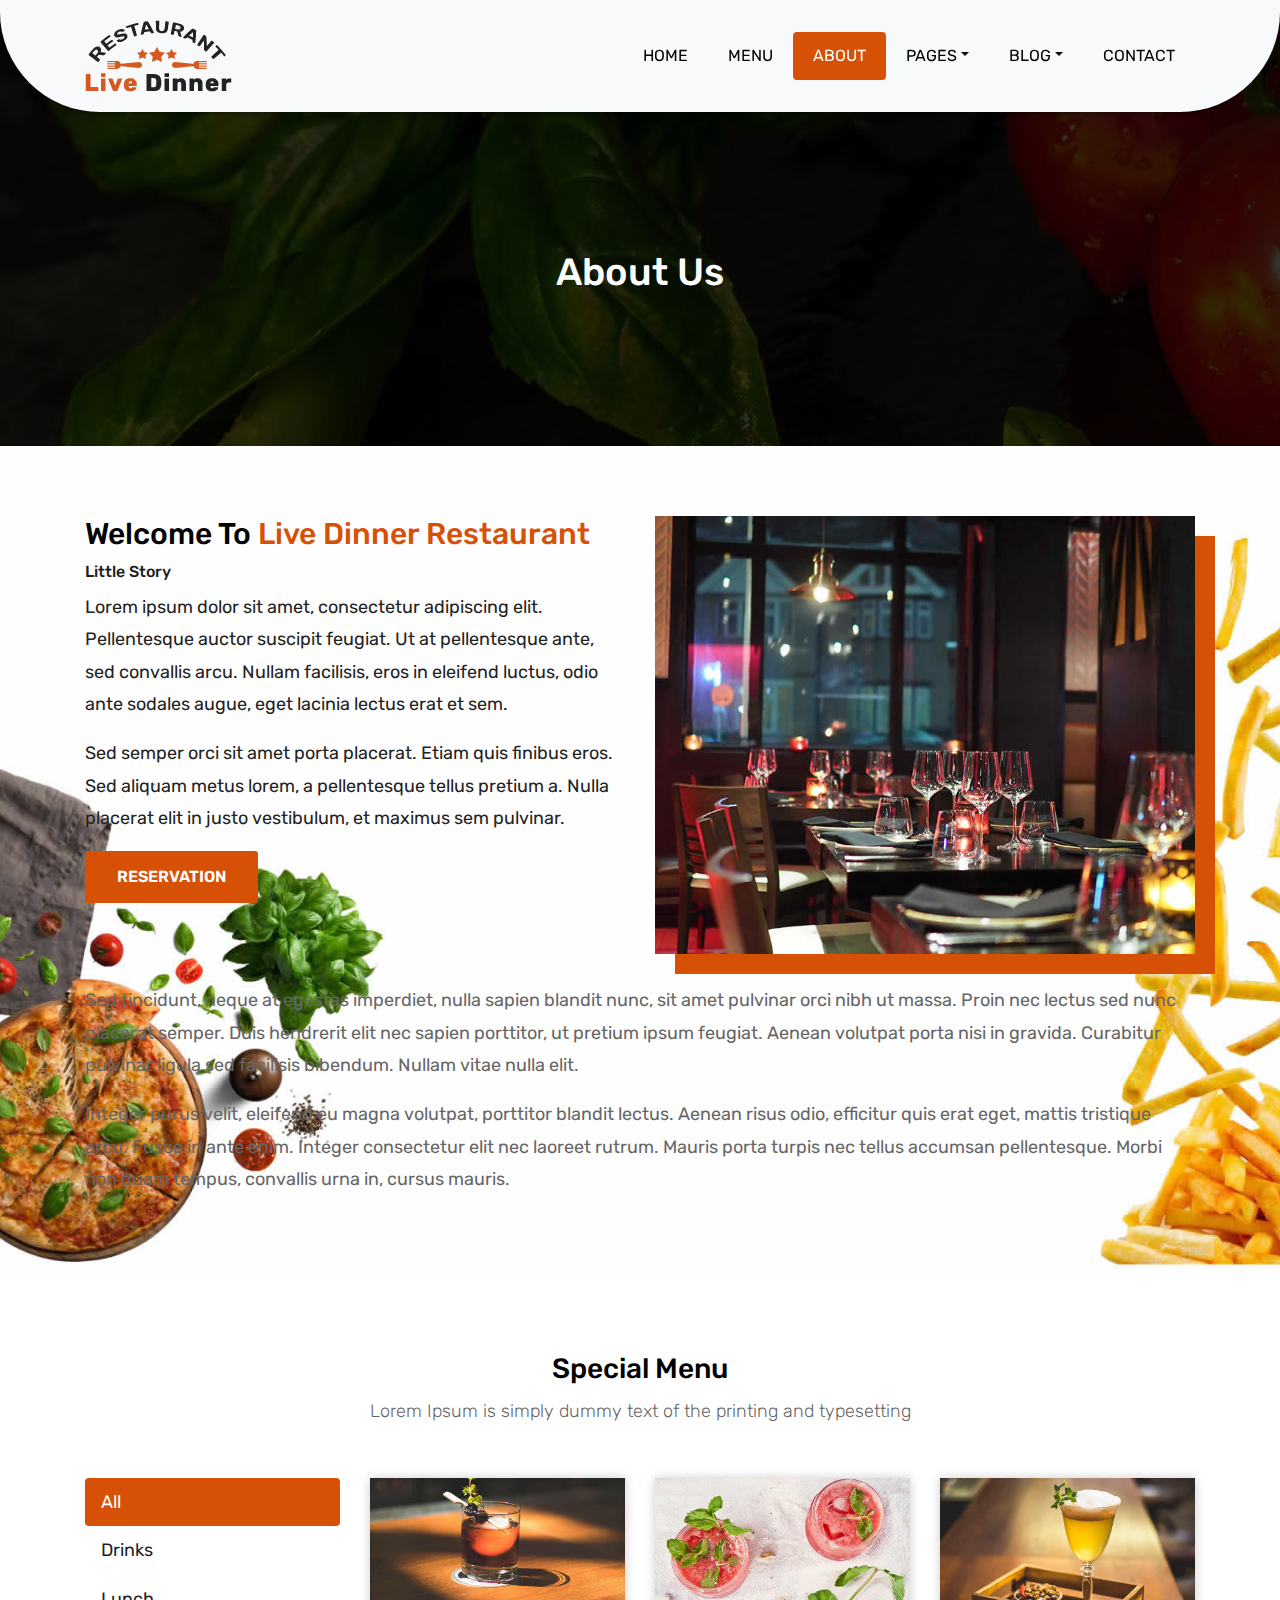
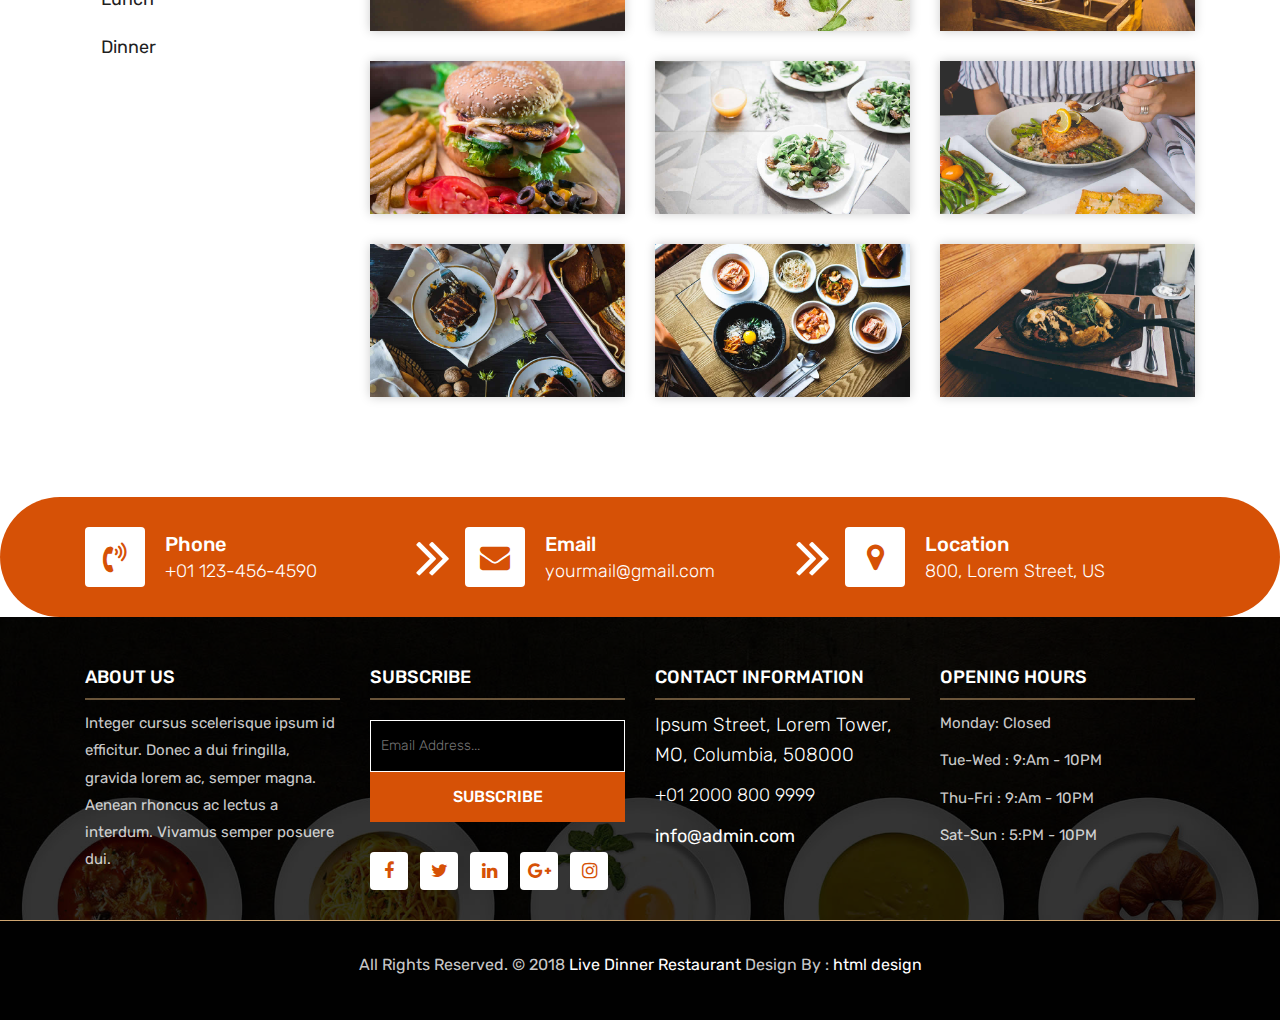
==== about.html @ 66f213bb "initial template" ====
<!DOCTYPE html>
<html lang="en"><!-- Basic -->
<head>
	<meta charset="utf-8">
    <meta http-equiv="X-UA-Compatible" content="IE=edge">   
   
    <!-- Mobile Metas -->
    <meta name="viewport" content="width=device-width, initial-scale=1">
 
     <!-- Site Metas -->
    <title>Yamifood</title>  
    <meta name="keywords" content="">
    <meta name="description" content="">
    <meta name="author" content="">

    <!-- Site Icons -->
    <link rel="shortcut icon" href="images/favicon.ico" type="image/x-icon">
    <link rel="apple-touch-icon" href="images/apple-touch-icon.png">

    <!-- Bootstrap CSS -->
    <link rel="stylesheet" href="css/bootstrap.min.css">    
	<!-- Site CSS -->
    <link rel="stylesheet" href="css/style.css">    
    <!-- Responsive CSS -->
    <link rel="stylesheet" href="css/responsive.css">
    <!-- Custom CSS -->
    <link rel="stylesheet" href="css/custom.css">

    <!--[if lt IE 9]>
      <script src="https://oss.maxcdn.com/libs/html5shiv/3.7.0/html5shiv.js"></script>
      <script src="https://oss.maxcdn.com/libs/respond.js/1.4.2/respond.min.js"></script>
    <![endif]-->

</head>

<body>
	<!-- Start header -->
	<header class="top-navbar">
		<nav class="navbar navbar-expand-lg navbar-light bg-light">
			<div class="container">
				<a class="navbar-brand" href="index.html">
					<img src="images/logo.png" alt="" />
				</a>
				<button class="navbar-toggler" type="button" data-toggle="collapse" data-target="#navbars-rs-food" aria-controls="navbars-rs-food" aria-expanded="false" aria-label="Toggle navigation">
				  <span class="navbar-toggler-icon"></span>
				</button>
				<div class="collapse navbar-collapse" id="navbars-rs-food">
					<ul class="navbar-nav ml-auto">
						<li class="nav-item"><a class="nav-link" href="index.html">Home</a></li>
						<li class="nav-item"><a class="nav-link" href="menu.html">Menu</a></li>
						<li class="nav-item active"><a class="nav-link" href="about.html">About</a></li>
						<li class="nav-item dropdown">
							<a class="nav-link dropdown-toggle" href="#" id="dropdown-a" data-toggle="dropdown">Pages</a>
							<div class="dropdown-menu" aria-labelledby="dropdown-a">
								<a class="dropdown-item" href="reservation.html">Reservation</a>
								<a class="dropdown-item" href="stuff.html">Stuff</a>
								<a class="dropdown-item" href="gallery.html">Gallery</a>
							</div>
						</li>
						<li class="nav-item dropdown">
							<a class="nav-link dropdown-toggle" href="#" id="dropdown-a" data-toggle="dropdown">Blog</a>
							<div class="dropdown-menu" aria-labelledby="dropdown-a">
								<a class="dropdown-item" href="blog.html">blog</a>
								<a class="dropdown-item" href="blog-details.html">blog Single</a>
							</div>
						</li>
						<li class="nav-item"><a class="nav-link" href="contact.html">Contact</a></li>
					</ul>
				</div>
			</div>
		</nav>
	</header>
	<!-- End header -->
	
	<!-- Start header -->
	<div class="all-page-title page-breadcrumb">
		<div class="container text-center">
			<div class="row">
				<div class="col-lg-12">
					<h1>About Us</h1>
				</div>
			</div>
		</div>
	</div>
	<!-- End header -->
	
	<!-- Start About -->
	<div class="about-section-box">
		<div class="container">
			<div class="row">
				<div class="col-lg-6 col-md-6 text-center">
					<div class="inner-column">
						<h1>Welcome To <span>Live Dinner Restaurant</span></h1>
						<h4>Little Story</h4>
						<p>Lorem ipsum dolor sit amet, consectetur adipiscing elit. Pellentesque auctor suscipit feugiat. Ut at pellentesque ante, sed convallis arcu. Nullam facilisis, eros in eleifend luctus, odio ante sodales augue, eget lacinia lectus erat et sem. </p>
						<p>Sed semper orci sit amet porta placerat. Etiam quis finibus eros. Sed aliquam metus lorem, a pellentesque tellus pretium a. Nulla placerat elit in justo vestibulum, et maximus sem pulvinar.</p>
						<a class="btn btn-lg btn-circle btn-outline-new-white" href="#">Reservation</a>
					</div>
				</div>
				<div class="col-lg-6 col-md-6">
					<img src="images/about-img.jpg" alt="" class="img-fluid">
				</div>
				<div class="col-md-12">
					<div class="inner-pt">
						<p>Sed tincidunt, neque at egestas imperdiet, nulla sapien blandit nunc, sit amet pulvinar orci nibh ut massa. Proin nec lectus sed nunc placerat semper. Duis hendrerit elit nec sapien porttitor, ut pretium ipsum feugiat. Aenean volutpat porta nisi in gravida. Curabitur pulvinar ligula sed facilisis bibendum. Nullam vitae nulla elit. </p>
						<p>Integer purus velit, eleifend eu magna volutpat, porttitor blandit lectus. Aenean risus odio, efficitur quis erat eget, mattis tristique arcu. Fusce in ante enim. Integer consectetur elit nec laoreet rutrum. Mauris porta turpis nec tellus accumsan pellentesque. Morbi non quam tempus, convallis urna in, cursus mauris. </p>
					</div>
				</div>
			</div>
		</div>
	</div>
	<!-- End About -->
	
	<!-- Start Menu -->
	<div class="menu-box">
		<div class="container">
			<div class="row">
				<div class="col-lg-12">
					<div class="heading-title text-center">
						<h2>Special Menu</h2>
						<p>Lorem Ipsum is simply dummy text of the printing and typesetting</p>
					</div>
				</div>
			</div>
				
			<div class="row inner-menu-box">
				<div class="col-3">
					<div class="nav flex-column nav-pills" id="v-pills-tab" role="tablist" aria-orientation="vertical">
						<a class="nav-link active" id="v-pills-home-tab" data-toggle="pill" href="#v-pills-home" role="tab" aria-controls="v-pills-home" aria-selected="true">All</a>
						<a class="nav-link" id="v-pills-profile-tab" data-toggle="pill" href="#v-pills-profile" role="tab" aria-controls="v-pills-profile" aria-selected="false">Drinks</a>
						<a class="nav-link" id="v-pills-messages-tab" data-toggle="pill" href="#v-pills-messages" role="tab" aria-controls="v-pills-messages" aria-selected="false">Lunch</</a>
						<a class="nav-link" id="v-pills-settings-tab" data-toggle="pill" href="#v-pills-settings" role="tab" aria-controls="v-pills-settings" aria-selected="false">Dinner</a>
					</div>
				</div>
				
				<div class="col-9">
					<div class="tab-content" id="v-pills-tabContent">
						<div class="tab-pane fade show active" id="v-pills-home" role="tabpanel" aria-labelledby="v-pills-home-tab">
							<div class="row">
								<div class="col-lg-4 col-md-6 special-grid drinks">
									<div class="gallery-single fix">
										<img src="images/img-01.jpg" class="img-fluid" alt="Image">
										<div class="why-text">
											<h4>Special Drinks 1</h4>
											<p>Sed id magna vitae eros sagittis euismod.</p>
											<h5> $7.79</h5>
										</div>
									</div>
								</div>
								
								<div class="col-lg-4 col-md-6 special-grid drinks">
									<div class="gallery-single fix">
										<img src="images/img-02.jpg" class="img-fluid" alt="Image">
										<div class="why-text">
											<h4>Special Drinks 2</h4>
											<p>Sed id magna vitae eros sagittis euismod.</p>
											<h5> $9.79</h5>
										</div>
									</div>
								</div>
								
								<div class="col-lg-4 col-md-6 special-grid drinks">
									<div class="gallery-single fix">
										<img src="images/img-03.jpg" class="img-fluid" alt="Image">
										<div class="why-text">
											<h4>Special Drinks 3</h4>
											<p>Sed id magna vitae eros sagittis euismod.</p>
											<h5> $10.79</h5>
										</div>
									</div>
								</div>
								
								<div class="col-lg-4 col-md-6 special-grid lunch">
									<div class="gallery-single fix">
										<img src="images/img-04.jpg" class="img-fluid" alt="Image">
										<div class="why-text">
											<h4>Special Lunch 1</h4>
											<p>Sed id magna vitae eros sagittis euismod.</p>
											<h5> $15.79</h5>
										</div>
									</div>
								</div>
								
								<div class="col-lg-4 col-md-6 special-grid lunch">
									<div class="gallery-single fix">
										<img src="images/img-05.jpg" class="img-fluid" alt="Image">
										<div class="why-text">
											<h4>Special Lunch 2</h4>
											<p>Sed id magna vitae eros sagittis euismod.</p>
											<h5> $18.79</h5>
										</div>
									</div>
								</div>
								
								<div class="col-lg-4 col-md-6 special-grid lunch">
									<div class="gallery-single fix">
										<img src="images/img-06.jpg" class="img-fluid" alt="Image">
										<div class="why-text">
											<h4>Special Lunch 3</h4>
											<p>Sed id magna vitae eros sagittis euismod.</p>
											<h5> $20.79</h5>
										</div>
									</div>
								</div>
								
								<div class="col-lg-4 col-md-6 special-grid dinner">
									<div class="gallery-single fix">
										<img src="images/img-07.jpg" class="img-fluid" alt="Image">
										<div class="why-text">
											<h4>Special Dinner 1</h4>
											<p>Sed id magna vitae eros sagittis euismod.</p>
											<h5> $25.79</h5>
										</div>
									</div>
								</div>
								
								<div class="col-lg-4 col-md-6 special-grid dinner">
									<div class="gallery-single fix">
										<img src="images/img-08.jpg" class="img-fluid" alt="Image">
										<div class="why-text">
											<h4>Special Dinner 2</h4>
											<p>Sed id magna vitae eros sagittis euismod.</p>
											<h5> $22.79</h5>
										</div>
									</div>
								</div>
								
								<div class="col-lg-4 col-md-6 special-grid dinner">
									<div class="gallery-single fix">
										<img src="images/img-09.jpg" class="img-fluid" alt="Image">
										<div class="why-text">
											<h4>Special Dinner 3</h4>
											<p>Sed id magna vitae eros sagittis euismod.</p>
											<h5> $24.79</h5>
										</div>
									</div>
								</div>
							</div>
							
						</div>
						<div class="tab-pane fade" id="v-pills-profile" role="tabpanel" aria-labelledby="v-pills-profile-tab">
							<div class="row">
								<div class="col-lg-4 col-md-6 special-grid drinks">
									<div class="gallery-single fix">
										<img src="images/img-01.jpg" class="img-fluid" alt="Image">
										<div class="why-text">
											<h4>Special Drinks 1</h4>
											<p>Sed id magna vitae eros sagittis euismod.</p>
											<h5> $7.79</h5>
										</div>
									</div>
								</div>
								
								<div class="col-lg-4 col-md-6 special-grid drinks">
									<div class="gallery-single fix">
										<img src="images/img-02.jpg" class="img-fluid" alt="Image">
										<div class="why-text">
											<h4>Special Drinks 2</h4>
											<p>Sed id magna vitae eros sagittis euismod.</p>
											<h5> $9.79</h5>
										</div>
									</div>
								</div>
								
								<div class="col-lg-4 col-md-6 special-grid drinks">
									<div class="gallery-single fix">
										<img src="images/img-03.jpg" class="img-fluid" alt="Image">
										<div class="why-text">
											<h4>Special Drinks 3</h4>
											<p>Sed id magna vitae eros sagittis euismod.</p>
											<h5> $10.79</h5>
										</div>
									</div>
								</div>
							</div>
							
						</div>
						<div class="tab-pane fade" id="v-pills-messages" role="tabpanel" aria-labelledby="v-pills-messages-tab">
							<div class="row">
								<div class="col-lg-4 col-md-6 special-grid lunch">
									<div class="gallery-single fix">
										<img src="images/img-04.jpg" class="img-fluid" alt="Image">
										<div class="why-text">
											<h4>Special Lunch 1</h4>
											<p>Sed id magna vitae eros sagittis euismod.</p>
											<h5> $15.79</h5>
										</div>
									</div>
								</div>
								
								<div class="col-lg-4 col-md-6 special-grid lunch">
									<div class="gallery-single fix">
										<img src="images/img-05.jpg" class="img-fluid" alt="Image">
										<div class="why-text">
											<h4>Special Lunch 2</h4>
											<p>Sed id magna vitae eros sagittis euismod.</p>
											<h5> $18.79</h5>
										</div>
									</div>
								</div>
								
								<div class="col-lg-4 col-md-6 special-grid lunch">
									<div class="gallery-single fix">
										<img src="images/img-06.jpg" class="img-fluid" alt="Image">
										<div class="why-text">
											<h4>Special Lunch 3</h4>
											<p>Sed id magna vitae eros sagittis euismod.</p>
											<h5> $20.79</h5>
										</div>
									</div>
								</div>
							</div>
						</div>
						<div class="tab-pane fade" id="v-pills-settings" role="tabpanel" aria-labelledby="v-pills-settings-tab">
							<div class="row">
								<div class="col-lg-4 col-md-6 special-grid dinner">
									<div class="gallery-single fix">
										<img src="images/img-07.jpg" class="img-fluid" alt="Image">
										<div class="why-text">
											<h4>Special Dinner 1</h4>
											<p>Sed id magna vitae eros sagittis euismod.</p>
											<h5> $25.79</h5>
										</div>
									</div>
								</div>
								
								<div class="col-lg-4 col-md-6 special-grid dinner">
									<div class="gallery-single fix">
										<img src="images/img-08.jpg" class="img-fluid" alt="Image">
										<div class="why-text">
											<h4>Special Dinner 2</h4>
											<p>Sed id magna vitae eros sagittis euismod.</p>
											<h5> $22.79</h5>
										</div>
									</div>
								</div>
								
								<div class="col-lg-4 col-md-6 special-grid dinner">
									<div class="gallery-single fix">
										<img src="images/img-09.jpg" class="img-fluid" alt="Image">
										<div class="why-text">
											<h4>Special Dinner 3</h4>
											<p>Sed id magna vitae eros sagittis euismod.</p>
											<h5> $24.79</h5>
										</div>
									</div>
								</div>
							</div>
						</div>
					</div>
				</div>
			</div>
			
		</div>
	</div>
	<!-- End Menu -->
	
	<!-- Start Contact info -->
	<div class="contact-imfo-box">
		<div class="container">
			<div class="row">
				<div class="col-md-4 arrow-right">
					<i class="fa fa-volume-control-phone"></i>
					<div class="overflow-hidden">
						<h4>Phone</h4>
						<p class="lead">
							+01 123-456-4590
						</p>
					</div>
				</div>
				<div class="col-md-4 arrow-right">
					<i class="fa fa-envelope"></i>
					<div class="overflow-hidden">
						<h4>Email</h4>
						<p class="lead">
							yourmail@gmail.com
						</p>
					</div>
				</div>
				<div class="col-md-4">
					<i class="fa fa-map-marker"></i>
					<div class="overflow-hidden">
						<h4>Location</h4>
						<p class="lead">
							800, Lorem Street, US
						</p>
					</div>
				</div>
			</div>
		</div>
	</div>
	<!-- End Contact info -->
	
	<!-- Start Footer -->
	<footer class="footer-area bg-f">
		<div class="container">
			<div class="row">
				<div class="col-lg-3 col-md-6">
					<h3>About Us</h3>
					<p>Integer cursus scelerisque ipsum id efficitur. Donec a dui fringilla, gravida lorem ac, semper magna. Aenean rhoncus ac lectus a interdum. Vivamus semper posuere dui.</p>
				</div>
				<div class="col-lg-3 col-md-6">
					<h3>Subscribe</h3>
					<div class="subscribe_form">
						<form class="subscribe_form">
							<input name="EMAIL" id="subs-email" class="form_input" placeholder="Email Address..." type="email">
							<button type="submit" class="submit">SUBSCRIBE</button>
							<div class="clearfix"></div>
						</form>
					</div>
					<ul class="list-inline f-social">
						<li class="list-inline-item"><a href="#"><i class="fa fa-facebook" aria-hidden="true"></i></a></li>
						<li class="list-inline-item"><a href="#"><i class="fa fa-twitter" aria-hidden="true"></i></a></li>
						<li class="list-inline-item"><a href="#"><i class="fa fa-linkedin" aria-hidden="true"></i></a></li>
						<li class="list-inline-item"><a href="#"><i class="fa fa-google-plus" aria-hidden="true"></i></a></li>
						<li class="list-inline-item"><a href="#"><i class="fa fa-instagram" aria-hidden="true"></i></a></li>
					</ul>
				</div>
				<div class="col-lg-3 col-md-6">
					<h3>Contact information</h3>
					<p class="lead">Ipsum Street, Lorem Tower, MO, Columbia, 508000</p>
					<p class="lead"><a href="#">+01 2000 800 9999</a></p>
					<p><a href="#"> info@admin.com</a></p>
				</div>
				<div class="col-lg-3 col-md-6">
					<h3>Opening hours</h3>
					<p><span class="text-color">Monday: </span>Closed</p>
					<p><span class="text-color">Tue-Wed :</span> 9:Am - 10PM</p>
					<p><span class="text-color">Thu-Fri :</span> 9:Am - 10PM</p>
					<p><span class="text-color">Sat-Sun :</span> 5:PM - 10PM</p>
				</div>
			</div>
		</div>
		
		<div class="copyright">
			<div class="container">
				<div class="row">
					<div class="col-lg-12">
						<p class="company-name">All Rights Reserved. &copy; 2018 <a href="#">Live Dinner Restaurant</a> Design By : 
					<a href="https://html.design/">html design</a></p>
					</div>
				</div>
			</div>
		</div>
		
	</footer>
	<!-- End Footer -->
	
	<a href="#" id="back-to-top" title="Back to top" style="display: none;"><i class="fa fa-paper-plane-o" aria-hidden="true"></i></a>

	<!-- ALL JS FILES -->
	<script src="js/jquery-3.2.1.min.js"></script>
	<script src="js/popper.min.js"></script>
	<script src="js/bootstrap.min.js"></script>
    <!-- ALL PLUGINS -->
	<script src="js/jquery.superslides.min.js"></script>
	<script src="js/images-loded.min.js"></script>
	<script src="js/isotope.min.js"></script>
	<script src="js/baguetteBox.min.js"></script>
	<script src="js/form-validator.min.js"></script>
    <script src="js/contact-form-script.js"></script>
    <script src="js/custom.js"></script>
</body>
</html>
---- css/style.css ----
/*------------------------------------------------------------------
    IMPORT FONTS
-------------------------------------------------------------------*/

@import url('https://fonts.googleapis.com/css?family=Rubik:300,400,500,700,900');

/*------------------------------------------------------------------
    IMPORT FILES
-------------------------------------------------------------------*/

@import url(animate.css);
@import url(font-awesome.min.css);
@import url(superslides.css);
@import url(baguetteBox.min.css);

/*------------------------------------------------------------------
    SKELETON
-------------------------------------------------------------------*/

body {
    color: #666666;
    font-size: 15px;
    font-family: 'Rubik', sans-serif;
    line-height: 1.80857;
}


a {
    color: #1f1f1f;
    text-decoration: none !important;
    outline: none !important;
    -webkit-transition: all .3s ease-in-out;
    -moz-transition: all .3s ease-in-out;
    -ms-transition: all .3s ease-in-out;
    -o-transition: all .3s ease-in-out;
    transition: all .3s ease-in-out;
}

h1,
h2,
h3,
h4,
h5,
h6 {
    letter-spacing: 0;
    font-weight: normal;
    position: relative;
    padding: 0 0 10px 0;
    font-weight: normal;
    line-height: 120% !important;
    color: #1f1f1f;
    margin: 0
}

h1 {
    font-size: 24px
}

h2 {
    font-size: 22px
}

h3 {
    font-size: 18px
}

h4 {
    font-size: 16px
}

h5 {
    font-size: 14px
}

h6 {
    font-size: 13px
}

h1 a,
h2 a,
h3 a,
h4 a,
h5 a,
h6 a {
    color: #212121;
    text-decoration: none!important;
    opacity: 1
}

h1 a:hover,
h2 a:hover,
h3 a:hover,
h4 a:hover,
h5 a:hover,
h6 a:hover {
    opacity: .8
}

a {
    color: #1f1f1f;
    text-decoration: none;
    outline: none;
}

a,
.btn {
    text-decoration: none !important;
    outline: none !important;
    -webkit-transition: all .3s ease-in-out;
    -moz-transition: all .3s ease-in-out;
    -ms-transition: all .3s ease-in-out;
    -o-transition: all .3s ease-in-out;
    transition: all .3s ease-in-out;
}

.btn-custom {
    margin-top: 20px;
    background-color: transparent !important;
    border: 2px solid #ddd;
    padding: 12px 40px;
    font-size: 16px;
}

.lead {
    font-size: 18px;
    line-height: 30px;
    color: #767676;
    margin: 0;
    padding: 0;
}

blockquote {
    margin: 20px 0 20px;
    padding: 30px;
}

ul, li, ol{
	list-style: none;
	margin: 0px;
	padding: 0px;
}
button:focus{
	outline: none;
}

.form-control::-moz-placeholder {
    color: #2a2a2a;
    opacity: 1;
}

/*------------------------------------------------------------------
    LOADER 
-------------------------------------------------------------------*/


/*------------------------------------------------------------------
    HEADER
-------------------------------------------------------------------*/
.top-navbar{
	position: relative;
	z-index: 10;
}

.top-navbar .navbar{
	padding: 15px 0px;
	position: fixed;
	width: 100%;
	border-radius: 0px 0px 100px 100px;
	transition: height .3s ease-out, background .3s ease-out, box-shadow .3s ease-out;
	-webkit-transform: translate3d(0, 0, 0);
	transform: translate3d(0, 0, 0);
	-webkit-box-shadow: 0 8px 6px -6px rgba(0, 0, 0, 0.4);
	box-shadow: 0 8px 6px -6px rgba(0, 0, 0, 0.4);
	z-index: 100;
}

.top-navbar .navbar-light .navbar-nav .nav-link{
	color: #010101;
	font-size: 16px;
	padding: 10px 20px;
	border-radius: 4px;
	text-transform: uppercase;
}

.top-navbar .navbar-light .navbar-nav .nav-item .nav-link:hover{
	background: #d65106;
	color: #ffffff;
}
.top-navbar .navbar-light .navbar-nav .nav-item.active .nav-link{
	background: #d65106;
	color: #ffffff;
	border-radius: 4px;
}

.navbar-expand-lg .navbar-nav .dropdown-menu{
	border: none;
	border-radius: 0px;
	padding: 10px;
	box-shadow: 2px 5px 6px rgba(0,0,0,0.5);
}
.navbar-expand-lg .navbar-nav .dropdown-menu a{
	padding: 10px 10px;
	text-transform: uppercase;
}

.navbar-expand-lg .navbar-nav .dropdown-menu a.dropdown-item:hover{
	background: #d65106;
	color: #ffffff;
}
.navbar-light .navbar-toggler:hover{
	background: #d65106;
}

/*------------------------------------------------------------------
    Slider
-------------------------------------------------------------------*/

.cover-slides{
	height: 100vh;
}
.slides-navigation a {
	background: #d65106;
    position: absolute;
    height: 50px;
    width: 50px;
    top: 50%;
    font-size: 20px;
    display: block;
    color: #fff;
	border-radius: 4px;
	line-height: 63px;
	text-align: center;
    transition: all .3s ease-in-out;
}
.slides-navigation a i{
	font-size: 40px;
}
.slides-navigation a:hover {
	background: #010101;
}
.cover-slides .container{
	height: 100%;
	position: relative;
	z-index: 2;
}
.cover-slides .container > .row {
	-webkit-box-align: center;
	-ms-flex-align: center;
	align-items: center;
}
.cover-slides .container > .row {
    height: 100%;
}

.btn{
	text-transform: uppercase;
	padding: 19px 36px;
}
.btn{
	display: inline-block;
	font-weight: 600;
	text-align: center;
	white-space: nowrap;
	vertical-align: middle;
	-webkit-user-select: none;
	-moz-user-select: none;
	-ms-user-select: none;
	user-select: none;
	border: 2px solid transparent;
	padding: 12px 30px;
	font-size: 16px;
	line-height: 1.5;
	border-radius: .1875rem;
	transition: color .15s ease-in-out, background-color .15s ease-in-out, border-color .15s ease-in-out, box-shadow .15s ease-in-out;
}
.btn-outline-new-white {
    color: #fff;
    background-color: #d65106;
    background-image: none;
    border-color: #d65106;
}
.btn-outline-new-white:hover {
    color: #ffffff;
    background-color: #333333;
    border-color: #333333;
}

.overlay-background {
    background: #333;
    position: absolute;
    height: 100%;
    width: 100%;
    left: 0;
    top: 0;
	opacity: 0.5;
}

.cover-slides h1{
	font-family: 'Rubik', sans-serif;
	font-weight: 500;
	font-size: 64px;
	color: #fff;
}
.cover-slides p{
	font-size: 18px;
	color: #fff;
}
.slides-pagination a{
	border: 2px solid #ffffff;
}
.slides-pagination a.current{
	background: #d65106;
	border: 2px solid #d65106;
}

/*------------------------------------------------------------------
    About
-------------------------------------------------------------------*/

.about-section-box{
	padding: 70px 0px;
	background: #ffffff url(../images/about-bg.jpg) no-repeat bottom center;
	background-size: cover;
}
.about-section-box .img-fluid{
	box-shadow: 20px 20px 0px #d65106;
}
.inner-column{
	text-align: left;
}
.inner-column h1{
	font-family: 'Rubik', sans-serif;
	font-size: 30px;
	color: #010101;
	font-weight: 500;
}
.inner-column h1 span{
	color: #d65106;
}
.inner-column h4{
	font-size: 16px;
	font-weight: 500;
}
.inner-column p{
	font-size: 18px;
	color: #222222;
}
.inner-column .btn-outline-new-white{
	color: #fff;
}
.inner-column .btn-outline-new-white:hover{
	color: #ffffff;
}

/*------------------------------------------------------------------
    QT
-------------------------------------------------------------------*/


.qt-background{
	background: url(../images/qt-bg.jpg) no-repeat;
	background-size: cover;
	padding: 100px 0;
	background-attachment: fixed;
	background-position: center center;
	position: relative;
}
.qt-background p {
    font-size: 35px;
    font-weight: 300;
    line-height: 44px;
    color: #fff;
	font-family: 'Rubik', sans-serif;
	margin-bottom: 20px;
}

.qt-background span {
    color: #fff;
    font-size: 28px;  
	font-weight: 600;	
}

/*------------------------------------------------------------------
    Menu
-------------------------------------------------------------------*/

.menu-box{
	padding: 70px 0px;
}

.heading-title{
	margin-bottom: 50px;
}
.heading-title h2{
	color: #010101;
	font-size: 28px;
	font-family: 'Rubik', sans-serif;
	font-weight: 500;
}
.heading-title p{
	font-size: 18px;
	font-weight: 200;
	margin: 0px;
}

.inner-menu-box{}
.inner-menu-box .nav-pills .nav-link.active{
	background: #d65106;
}
.inner-menu-box .nav-pills .nav-link{
	font-size: 18px;
}
.inner-menu-box .nav-pills .nav-link:hover{
	background: #d65106;
	color: #ffffff;
}

.gallery-single{
	margin-bottom: 30px;
}

.gallery-single {
    position: relative;
    overflow: hidden;
    -webkit-box-shadow: 0 0 10px #ccc;
    box-shadow: 0 0 10px #ccc;
}

.why-text {
    position: absolute;
    left: 0;
    bottom: -100%;
    right: 0;
    height: 100%;
    background: rgba(207, 166, 113, 0.9);
    padding: 12px 12px;
    -webkit-transition: all .3s ease;
    transition: all .3s ease;
}
.why-text h4{
	color: #ffffff;
	font-size: 16px;
	font-weight: 500;
	font-family: 'Rubik', sans-serif;
}
.why-text p{
	color: #ffffff;
	font-size: 13px;
	border-bottom: 1px dashed #010101;
	margin: 0px;
	padding-bottom: 15px;
	margin-top: 0px;
	margin-bottom: 15px;
}
.why-text h5{
	font-size: 18px;
	font-weight: 600;
	color: #ffffff;
}

.gallery-single:hover .why-text{
	bottom: 0px;
}


/*------------------------------------------------------------------
    Gallery
-------------------------------------------------------------------*/

.gallery-box{
	padding: 70px 0px;
}
.tz-gallery{
	margin-top: 30px;
}
.tz-gallery .lightbox img {
    width: 100%;
    transition: 0.2s ease-in-out;
    box-shadow: 0 2px 3px rgba(0,0,0,0.2);
}
.tz-gallery .lightbox img:hover {
    transform: scale(1.05);
    box-shadow: 0 8px 15px rgba(0,0,0,0.3);
}
.tz-gallery .lightbox{
	border: 3px solid #d65106;
	display: inline-block;
	margin-bottom: 30px;
}


/*------------------------------------------------------------------
    Customer Reviews
-------------------------------------------------------------------*/

.customer-reviews-box{
	padding: 70px 0px;
}

.carousel-inner .carousel-item .img-box{
	width: 135px;
	height: 135px;
}
.carousel-control-prev{
	left: -100px;
}
.carousel-control-next{
	right: -100px;
}
.carousel-indicators{
	top: 320px;
}

.text-warning{
	color: #d65106 !important;
	font-size: 24px;
}

@media (min-width: 320px) and (max-width: 640px) {
	.carousel-inner .carousel-item p{
		font-size: 14px;
	}
	.carousel-control-prev{
		left: -5px;
	}
	.carousel-control-next{
		right: -5px;
	}
 	.carousel-indicators{
		top: 400px;
	}
}

#reviews .carousel-control-prev{
	background: #d65106;
	color: #ffffff;
	display: block;
	position: absolute;
	width: 8%;
	height: 50px;
	top: 50%;
	border-radius: 4px;
	font-size: 28px;
	opacity: 1;
}
#reviews .carousel-control-prev:hover{
	background: #010101;
	color: #ffffff;
}

#reviews .carousel-control-next{
	background: #d65106;
	color: #ffffff;
	display: block;
	position: absolute;
	width: 8%;
	height: 50px;
	top: 50%;
	border-radius: 4px;
	font-size: 28px;
	opacity: 1;
}
#reviews .carousel-control-next:hover{
	background: #010101;
	color: #ffffff;
}


/*------------------------------------------------------------------
    Contact info
-------------------------------------------------------------------*/

.contact-imfo-box{
	background: #d65106;
	padding: 30px 0;
	border-radius: 100px;
}

.overflow-hidden {
    overflow: hidden;
}

.contact-imfo-box i{
	display: block;
	float: left;
	width: 60px;
	height: 60px;
	line-height: 60px;
	text-align: center;
	background: #fff;
	color: #d65106;
	font-size: 30px;
	-webkit-border-radius: 4px;
	-moz-border-radius: 4px;
	-ms-border-radius: 4px;
	border-radius: 4px;
	margin-right: 20px;
}
.contact-imfo-box h4 {
    margin: 0px;
    margin-top: 5px;
	color: #ffffff;
	font-size: 20px;
	padding: 0px;
	font-weight: 500;
	line-height: 24px;
}
.contact-imfo-box p {
    margin: 0px;
	color: #ffffff;
	font-weight: 300;
}

/*------------------------------------------------------------------
    Footer
-------------------------------------------------------------------*/

.footer-area{
	padding-top: 50px;
	padding-bottom: 0px;
}
.bg-f{
	background-image: url("../images/footer-bg.jpg");
	background-attachment: scroll;
	background-clip: initial;
	background-color: rgba(0, 0, 0, 0);
	background-origin: initial;
	background-position: center center;
	background-repeat: no-repeat;
	background-size: cover;
	position: relative;
}
.bg-f::before {
    background: #010101;
    content: "";
    height: 100%;
    left: 0;
    position: absolute;
    top: 0;
    width: 100%;
    z-index: 1;
	opacity: 0.8;
}

.footer-area .container{
	position: relative;
	z-index: 1;
}
.footer-area h3{
	color: #ffffff;
	text-transform: uppercase;
	font-size: 18px;
	font-weight: 500;
	border-bottom: 2px solid rgba(207, 166, 113, 0.5);
	margin-bottom: 10px;
}
.footer-area p{
	font-size: 15px;
	color: rgba(255, 255, 255, 0.8);
	margin: 0;
	padding-bottom: 10px;
}

.arrow-right{
	position: relative;
}
.arrow-right::before {
    content: "\f101";
	font-family: 'FontAwesome';	
	position: absolute;
	right: 0px;
	top: 0;
	color: #fff;
	font-size: 60px;
	line-height: 60px;
}


.footer-area p.lead{
	font-size: 19px;
	color: #ffffff;
	margin-bottom: 0px;
}
.footer-area p.lead a{
	color: #ffffff;
	margin-bottom: 15px;
}
.footer-area p.lead a:hover{
	color: #d65106;
}
.footer-area p a{
	font-size: 18px;
	color: #ffffff;
}
.footer-area p a:hover{
	color: #d65106;
}

.subscribe_form {
    display: block;
    text-align: center;
    padding: 5px 0;
}

.subscribe_form .form_input {
    display: block;
    background-color: rgba(0,0,0,0.9);
	border: 1px solid #ffffff;
    color: #fff;
    font-size: 14px;
    line-height: 50px;
    padding: 0 10px;
    float: left;
	font-weight: 300;
    width: 100%;
    transition: all 0.5s ease-in-out;
}

.subscribe_form .submit {
    background-color: #d65106;
    color: #fff;
    font-size: 16px;
    font-weight: 500;
    line-height: 50px;
    display: inline-block;
    padding: 0 10px;
    float: left;
    width: 100%;
	border: none;
	cursor: pointer;
    transition: all 0.5s ease-in-out;
}
.subscribe_form .submit:hover{
	background: #010101;
}

.f-social {
    padding-bottom: 10px;
    margin: 0px;
    margin-top: 20px;
}
.f-social li a {
    font-size: 18px;
    color: rgba(214, 81, 6);
	width: 38px;
	height: 38px;
	display: block;
	text-align: center;
	line-height: 38px;
	background: #ffffff;
	border-radius: 4px;
}

.copyright{
	margin-top: 20px;
	position: relative;
	display: block;
	background-color: #010101;
	border-top: 1px solid rgba(207, 166, 113);
	padding: 30px 0;
	z-index: 1;
}

.copyright .company-name{
	font-size: 16px;
	text-align: center;
}
.copyright .company-name a{
	font-size: 16px;
}

/*------------------------------------------------------------------
    All Pages
-------------------------------------------------------------------*/

.page-breadcrumb {
    padding: 250px 0 150px;
    background: url(../images/all-bg.jpg) no-repeat;
    background-attachment: fixed;
    background-size: cover;
    background-position: 0 0;
    position: relative;
}
.all-page-title .container{
	position: relative;
	z-index: 2;
}
.all-page-title::before{
	background: #010101;
	content: "";
	height: 100%;
	left: 0;
	position: absolute;
	top: 0;
	width: 100%;
	z-index: 1;
	opacity: 0.8;	
}
.all-page-title h1{
	font-size: 38px;
	color: #ffffff;
	font-family: 'Rubik', sans-serif;
	padding: 0px;
	font-weight: 500;
}

.inner-pt{
	margin-top: 30px;
}
.inner-pt p{
	font-size: 18px;
}

.stuff-box{
	padding: 70px 0px;
}


.our-team{
    text-align: center;
    transition: all 0.5s ease 0s;
	margin-bottom: 30px;
}
.our-team:hover{
    box-shadow: 0 15px 10px -10px rgba(0, 0, 0, 0.5), 0 1px 4px rgba(0, 0, 0, 0.3), 0 0 40px rgba(0, 0, 0, 0.1) inset;
}
.our-team .pic{
    overflow: hidden;
    position: relative;
}
.our-team .pic:before,
.our-team .pic:after{
    content: "";
    width: 200%;
    height: 80%;
    background: rgba(38,37,37,0.8);
    position: absolute;
    top: -100%;
    left: -4%;
    transform: rotate(45deg);
    transition: all 0.5s ease 0s;
}
.our-team .pic:after{
    background: rgba(214,81,6,0.8);
    top: auto;
    left: auto;
    bottom: -100%;
    right: -4%;
}
.our-team:hover .pic:before{ top: 0; }
.our-team:hover .pic:after{ bottom: 0; }
.our-team .pic img{
    width: 100%;
    height: auto;
}
.our-team .social{
    width: 100%;
    padding: 0;
    margin: 0;
    list-style: none;
    position: absolute;
    bottom: 45%;
    left: 0;
    opacity: 0;
    z-index: 2;
    transition: all 0.5s ease 0.3s;
}
.our-team:hover .social{ opacity: 1; }
.our-team .social li{ display: inline-block; }
.our-team .social li a{
    display: block;
    width: 40px;
    height: 40px;
    line-height: 40px;
    font-size: 20px;
    color: #fff;
    margin-right: 10px;
    position: relative;
    transition: all 0.3s ease 0s;
}
.our-team .social li a:after{
    content: "";
    width: 100%;
    height: 100%;
    background: #d65106;
    border-radius: 0 20px 20px 20px;
    position: absolute;
    top: 0;
    left: 0;
    z-index: -1;
    transition: all 0.3s ease 0s;
}
.our-team .social li a:hover:after{ transform: rotate(180deg); }
.our-team .team-content{ padding: 20px; }
.our-team .title{
    font-size: 22px;
    font-weight: 700;
    letter-spacing: 2px;
    color: #d65106;
    text-transform: uppercase;
    margin-bottom: 7px;
}
.our-team .post{
    display: block;
    font-size: 17px;
    font-weight: 600;
    color: #333333;
    text-transform: capitalize;
}
@media only screen and (max-width: 990px){
    .our-team{ margin-bottom: 30px; }
}


.reservation-box{
	padding: 70px 0px;
}

.reservation-box h3{
	padding: 0px 15px;
	margin-bottom: 20px;
	font-weight: 600;
}

.help-block ul li{
	color: red;
}

.form-control[readonly]{
	background-color: #ffffff;
}

.form-control{
	border-radius: 0px;
	min-height: 50px;
}
.form-control:focus{
	border: 1px solid #d65106;
	box-shadow: none;
}

.form-group .picker__input.picker__input--active{
	border-color: #d65106;
}

.submit-button{
	margin-top: 20px;
}
.btn.btn-common{
	color: #d65106;
	background-color: transparent;
	background-image: none;
	border-color: #d65106;
}
.btn.btn-common:hover{
	color: #ffffff;
	background-color: #333333;
	border-color: #333333;
}
.blog-box{
	padding: 70px 0px;
}
.blog-box-inner{
	position: relative;
	margin-bottom: 30px;
}

.blog-box-inner .blog-img-box{
	position: relative;
	display: block;
}

.blog-box-inner .blog-detail{
	position: absolute;
	top: 0;
	background: #fff;
	padding: 30px 25px;
	border: 1px solid #ddd;
	transition-duration: .5s;
	height: 100%;
}

.blog-detail h4 {
    font-size: 18px;
    font-weight: 500;
    color: #222222;
}

.blog-detail ul li {
    display: inline-block;
    padding: 0px 5px;
}
.blog-detail ul li span{
	color: #d65106;
	cursor: pointer;
}
.blog-detail ul li span:hover{
	color: #010101;
}

.blog-detail ul li:first-child {
    padding-left: 0px;
}

.blog-detail p {
    padding: 10px 0px 0 0;
	margin: 0px;
	font-size: 13px;
}

.blog-detail a{
	color: #ffffff;
	margin-top: 20px;
}

.blog-box-inner .blog-detail:hover{
	background: rgba(255, 255, 255, .9);
}

.blog-inner-box {
    position: relative;
    margin: 0px 10px;
    margin-bottom: 30px;
}
.side-blog-img {
    box-shadow: 15px 15px 0px 0px rgba(214, 81, 6, 0.4);
    -webkit-transition: all 1s ease 0.01s;
    transition: all 1s ease 0.01s;
    position: relative;
}

.date-blog-up {
    position: absolute;
    right: 0px;
    top: 0px;
    background: #d65106;
    font-size: 18px;
    color: #ffffff;
    padding: 5px 15px 5px 5px;
}
.inner-blog-detail {
    background: #ffffff;
    position: relative;
    padding: 30px 20px;
}

.inner-blog-detail h3 {
    font-size: 20px;
    font-weight: 500;
    padding-bottom: 15px;
}
.inner-blog-detail ul li {
    display: inline-block;
    padding: 0px 5px;
    color: #222222;
}
.inner-blog-detail ul li span {
    color: #d65106;
}
.inner-blog-detail p {
    padding: 10px 0px;
}
.details-page blockquote {
    border-left: 5px solid #d65106;
}
.details-page blockquote {
    padding: 20px;
}
blockquote {
    margin: 20px 0 20px;
    padding: 30px;
}
.blog-inner-details-line {
    margin: 20px 0px;
    clear: both;
    float: left;
    width: 100%;
}
.line-left-social h5 {
    font-size: 18px;
    font-weight: 600;
    padding-bottom: 15px;
}
.line-left-social ul li {
    display: inline-block;
    margin-bottom: 5px;
}
.line-right-social ul li {
    display: inline-block;
}
.line-right-social ul li a {
    display: block;
    padding: 5px;
    background: #f5f5f5;
    border-radius: 6px;
    font-weight: 500;
    width: 35px;
    height: 35px;
    text-align: center;
    line-height: 25px;
    font-size: 15px;
}
.line-left-social ul li a {
    display: block;
    padding: 5px 10px;
    background: #f5f5f5;
    border-radius: 6px;
    font-weight: 400;
    font-size: 12px;
}
.line-left-social ul li a:hover {
    background: #d65106;
    color: #ffffff;
}
.line-right-social ul li a:hover {
    background: #d65106;
    color: #ffffff;
}
.line-right-social h5 {
    font-size: 18px;
    font-weight: 600;
    padding-bottom: 15px;
}
.blog-comment-box {
    clear: both;
    margin: 20px 0px;
    float: left;
    width: 100%;
}
.blog-comment-box h3 {
    font-size: 18px;
    font-weight: 600;
    padding-bottom: 20px;
}
.comment-item {
    margin-bottom: 30px;
}
.comment-item-left {
    float: left;
    width: 90px;
    height: 90px;
}
.comment-item-left img {
    width: 100%;
    border-radius: 20px;
}
.comment-item-right {
    padding-left: 110px;
}
.comment-item-right a {
    font-size: 16px;
    font-weight: 500;
}
.des-l {
    display: inline-block;
    width: 100%;
}
.des-l p {
    font-size: 13px;
}
.comment-item-right a {
    font-size: 16px;
    font-weight: 500;
}
.right-btn-re {
    float: right;
    font-style: italic;
    text-align: right;
    font-size: 16px;
    padding: 5px 10px;
    background: #f5f5f5;
    border-radius: 6px;
}
.right-btn-re:hover {
    background: #d65106;
    color: #ffffff !important;
}
.comment-respond-box {
    clear: both;
}
.blog-comment-box .children {
    margin-left: 70px;
}
.comment-item {
    margin-bottom: 30px;
}
.comment-item-right i {
    padding-right: 10px;
}

.comment-form-respond input {
    min-height: 38px;
    border: 1px solid #010101;
    border-radius: 0px;
    padding: 10px;
}
.comment-form-respond textarea {
    border: 1px solid #010101;
    border-radius: 0px;
    padding: 10px;
    min-height: 110px;
}

.btn-submit{
	color: #d65106;
	background-color: transparent;
	background-image: none;
	border-color: #d65106;
}
.btn-submit:hover{
	color: #ffffff;
	background-color: #333333;
	border-color: #333333;
}

.right-side-blog h3 {
    font-weight: 600;
    font-size: 18px;
    padding-bottom: 20px;
}
.blog-search-form {
    position: relative;
    border-bottom: 1px solid #010101;
    padding-bottom: 30px;
    margin-bottom: 20px;
}
.blog-search-form input {
    width: 100%;
    min-height: 40px;
    border: 1px solid rgba(214, 81, 6, 0.4);
    padding: 5px 40px 5px 10px;
    font-size: 15px;
    color: #222222;
}
.blog-search-form .search-btn {
    position: absolute;
    right: 0px;
    background: none;
    border: none;
    font-size: 20px;
    min-height: 40px;
    padding: 0px 15px;
}

.right-side-blog h3 {
    font-weight: 500;
    font-size: 18px;
    padding-bottom: 20px;
}
.blog-categories {
    padding-bottom: 30px;
    margin-bottom: 20px;
}
.blog-categories ul li {
    line-height: 14px;
    padding: 10px 0px;
    border-top: 1px solid #f5f5f5;
}
.blog-categories ul li a {
    display: inline-block;
    text-transform: capitalize;
    width: 100%;
}
.blog-categories ul li a:hover{
	color: #d65106;
}
.recent-box-blog {
    margin-bottom: 20px;
	display: inline-block;
}
.recent-img {
    float: left;
    position: relative;
}
.recent-img::before {
    position: absolute;
    content: '';
    z-index: 2;
    top: 0;
    left: 0;
    width: 100%;
    height: 100%;
    background-color: #d65106;
    opacity: 0.4;
    transform: scale(0);
    -webkit-transform: scale(0);
    -moz-transform: scale(0);
    -ms-transform: scale(0);
    -o-transform: scale(0);
    transition: all 0.5s ease;
    -webkit-transition: all 0.5s ease;
    -moz-transition: all 0.5s ease;
    -o-transition: all 0.5s ease;
}
.recent-box-blog:hover .recent-img::before {
    transform: scale(1);
    -webkit-transform: scale(1);
    -moz-transform: scale(1);
    -ms-transform: scale(1);
    -o-transform: scale(1);
}
.recent-info {
    display: table-cell;
    vertical-align: top;
    padding-left: 15px;
}
.recent-info ul li {
    display: inline-block;
    font-size: 11px;
    padding: 0px;
    color: #222222;
}
.recent-info h4 {
    font-size: 14px;
    padding: 0px;
    margin: 11px 0px;
    font-weight: 500;
}
.blog-tag-box ul li {
    display: inline-block;
    margin-bottom: 3px;
}
.blog-tag-box ul li a {
    padding: 5px 15px;
    display: block;
    background: #f5f5f5;
    color: #222222;
    border-radius: 6px;
}
.blog-tag-box ul li a:hover {
    color: #ffffff;
    background: #d65106;
}

.contact-box{
	padding: 70px 0px;
}

.map-full {
    width: 100%;
    height: 500px;
    border-radius: 0px;
    margin: 0px auto;
}

#back-to-top {
    position: fixed;
    bottom: 40px;
    right: 40px;
    z-index: 9999;
    width: 52px;
    height: 40px;
    text-align: center;
    line-height: 40px;
    background: #d65106;
    color: #ffffff;
    cursor: pointer;
    border: 0;
    border-radius: 2px;
    text-decoration: none;
    transition: opacity 0.2s ease-out;
	font-size: 30px;
}
---- css/responsive.css ----
/* only small desktops */
/* tablets */
/* only small tablets */
@media only screen and (min-width: 992px) and (max-width: 1180px) {
	.footer-area h3{
		font-size: 18px;
	}
}
@media (min-width: 768px) and (max-width: 991px) {
	.navbar-light .navbar-brand{
		margin-left: 15px;
	}
	.navbar-light .navbar-toggler{
		margin-right: 15px;
		border-radius: 0px;
	}
	.navbar-expand-lg .navbar-nav .dropdown-menu{
		box-shadow: none;
	}
	.carousel-control-prev{
		left: -60px;
	}
	.carousel-control-next{
		right: -60px;
	}
	.why-text h4{
		font-size: 18px;
	}
	.why-text p{
		margin: 0px;
	}
}

/* mobile or only mobile */
@media (max-width: 767px) {
	.navbar-light .navbar-brand{
		margin-left: 15px;
	}
	.navbar-light .navbar-toggler{
		margin-right: 15px;
		border-radius: 0px;
	}
	.navbar-expand-lg .navbar-nav .dropdown-menu{
		box-shadow: none;
	}
	.cover-slides h1{
		font-size: 22px;
	}
	.cover-slides p {
		font-size: 14px;
	}
	.slides-navigation a{
		height: 42px;
		width: 38px;
		line-height: 33px;
	}
	.inner-column{
		margin-top: 15px;
	}
	.inner-column h1{
		font-size: 22px;
	}
	.filter-button-group{
		margin: 10px 0px;
	}
	
	.contact-imfo-box .col-md-4{
		margin-bottom: 15px;
	}
	.carousel-control-prev{
		left: 0px;
	}
	.carousel-control-next{
		right: 0px;
	}
	.blog-box-inner .blog-detail{
		overflow: hidden;
	}
	.blog-sidebar{
		margin-top: 50px;
	}
	.top-navbar .navbar{
		border-radius: 0px 0px 50px 50px;
	}
	
}
@media only screen and (min-width: 280px) and (max-width: 599px) {
	
	.why-text p{
		margin-bottom: 0px;
		margin-top: 0px;
	}
	.inner-column{
		margin-bottom: 30px;
	}
	.inner-menu-box .nav-pills .nav-link{
		font-size: 12px;
		padding: 5px;
	}
}
---- css/custom.css ----
/** ADD YOUR AWESOME CODES HERE **/
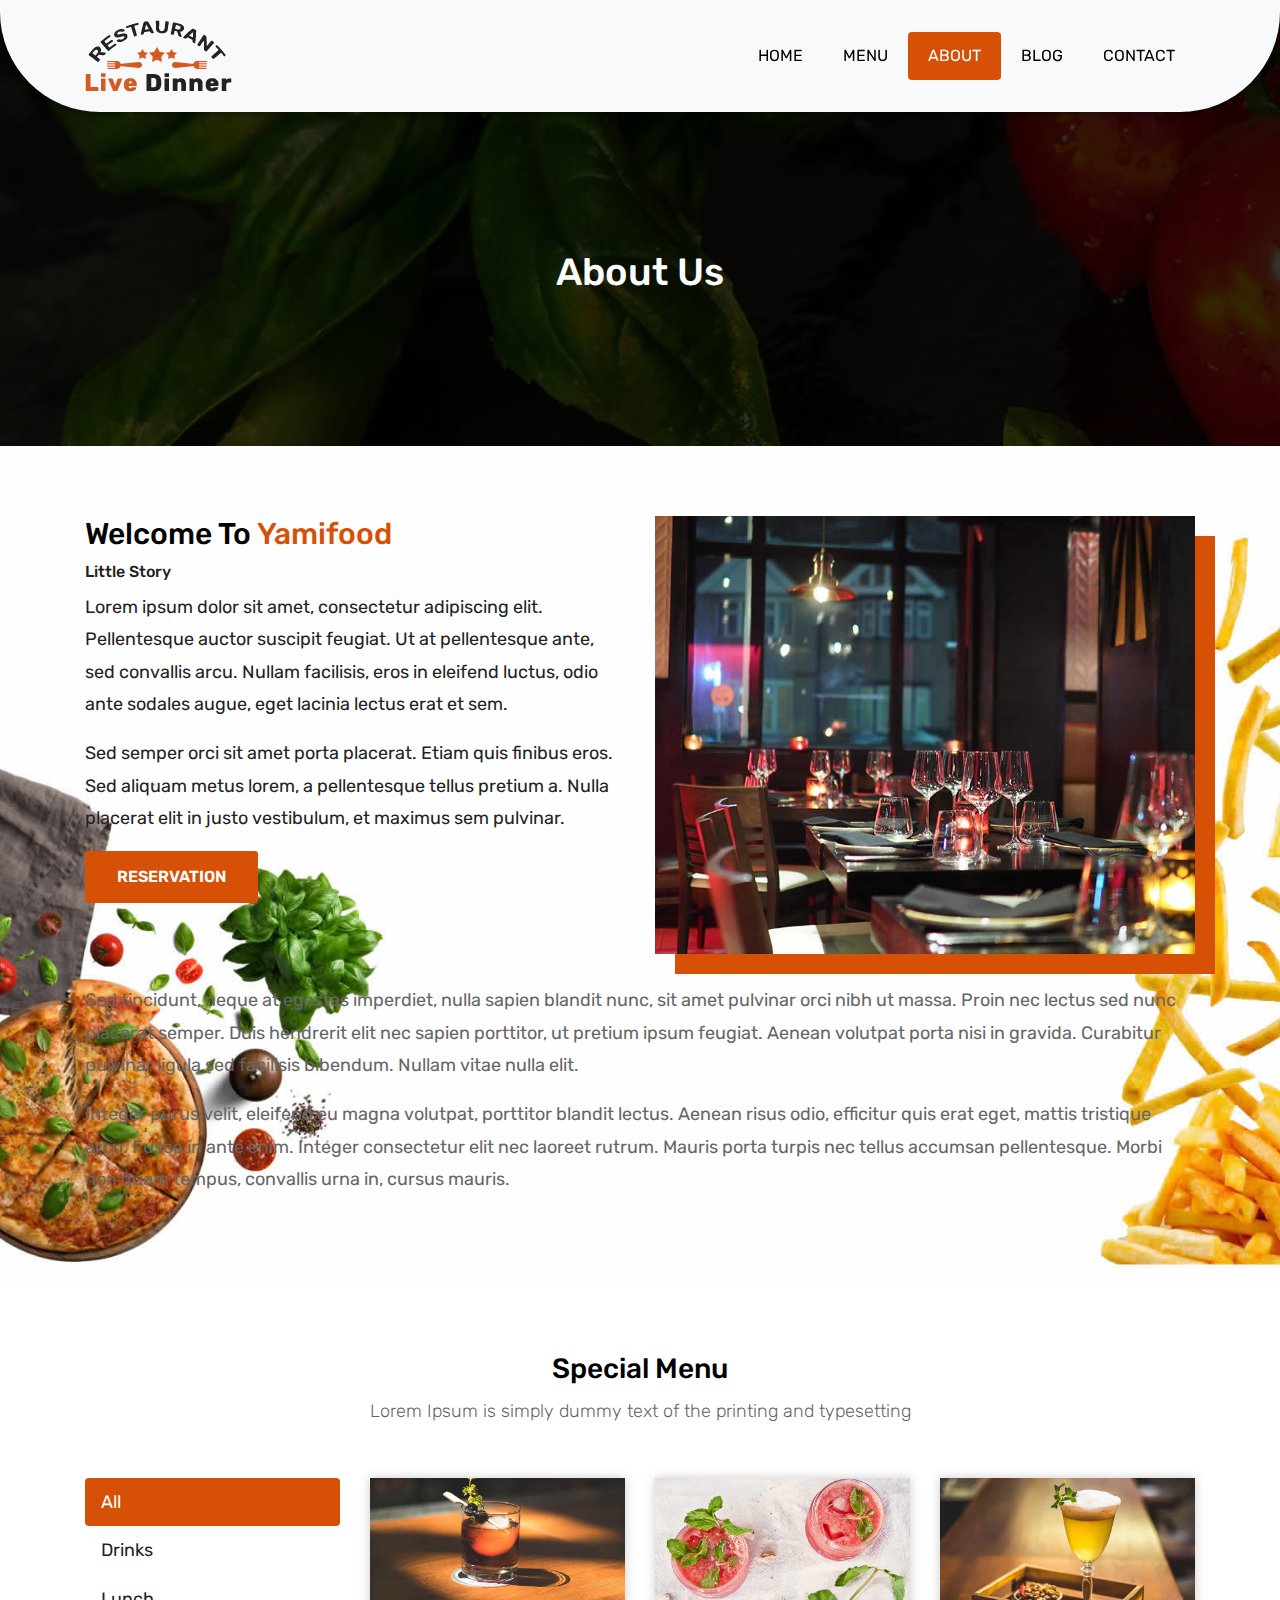
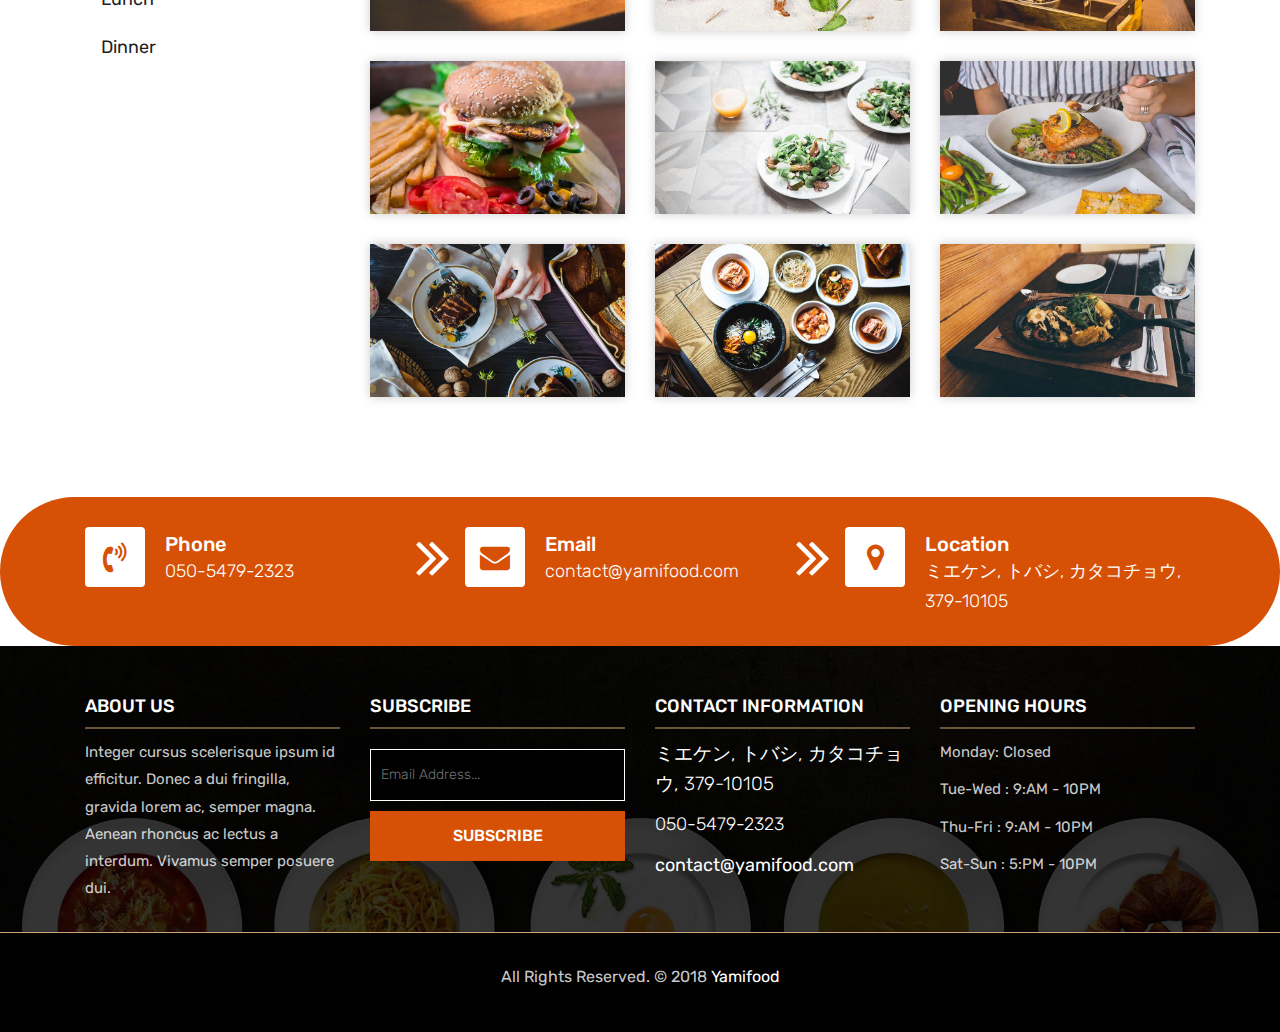
==== commit 4522c56a: "changes" ====
--- a/about.html
+++ b/about.html
@@ -49,21 +49,7 @@
 						<li class="nav-item"><a class="nav-link" href="index.html">Home</a></li>
 						<li class="nav-item"><a class="nav-link" href="menu.html">Menu</a></li>
 						<li class="nav-item active"><a class="nav-link" href="about.html">About</a></li>
-						<li class="nav-item dropdown">
-							<a class="nav-link dropdown-toggle" href="#" id="dropdown-a" data-toggle="dropdown">Pages</a>
-							<div class="dropdown-menu" aria-labelledby="dropdown-a">
-								<a class="dropdown-item" href="reservation.html">Reservation</a>
-								<a class="dropdown-item" href="stuff.html">Stuff</a>
-								<a class="dropdown-item" href="gallery.html">Gallery</a>
-							</div>
-						</li>
-						<li class="nav-item dropdown">
-							<a class="nav-link dropdown-toggle" href="#" id="dropdown-a" data-toggle="dropdown">Blog</a>
-							<div class="dropdown-menu" aria-labelledby="dropdown-a">
-								<a class="dropdown-item" href="blog.html">blog</a>
-								<a class="dropdown-item" href="blog-details.html">blog Single</a>
-							</div>
-						</li>
+						<li class="nav-item"><a class="nav-link" href="blog.html">Blog</a></li>
 						<li class="nav-item"><a class="nav-link" href="contact.html">Contact</a></li>
 					</ul>
 				</div>
@@ -90,7 +76,7 @@
 			<div class="row">
 				<div class="col-lg-6 col-md-6 text-center">
 					<div class="inner-column">
-						<h1>Welcome To <span>Live Dinner Restaurant</span></h1>
+						<h1>Welcome To <span>Yamifood</span></h1>
 						<h4>Little Story</h4>
 						<p>Lorem ipsum dolor sit amet, consectetur adipiscing elit. Pellentesque auctor suscipit feugiat. Ut at pellentesque ante, sed convallis arcu. Nullam facilisis, eros in eleifend luctus, odio ante sodales augue, eget lacinia lectus erat et sem. </p>
 						<p>Sed semper orci sit amet porta placerat. Etiam quis finibus eros. Sed aliquam metus lorem, a pellentesque tellus pretium a. Nulla placerat elit in justo vestibulum, et maximus sem pulvinar.</p>
@@ -364,7 +350,7 @@
 					<div class="overflow-hidden">
 						<h4>Phone</h4>
 						<p class="lead">
-							+01 123-456-4590
+							050-5479-2323
 						</p>
 					</div>
 				</div>
@@ -373,7 +359,7 @@
 					<div class="overflow-hidden">
 						<h4>Email</h4>
 						<p class="lead">
-							yourmail@gmail.com
+							contact@yamifood.com
 						</p>
 					</div>
 				</div>
@@ -382,7 +368,7 @@
 					<div class="overflow-hidden">
 						<h4>Location</h4>
 						<p class="lead">
-							800, Lorem Street, US
+							ミエケン, トバシ, カタコチョウ, 379-10105
 						</p>
 					</div>
 				</div>
@@ -403,30 +389,24 @@
 					<h3>Subscribe</h3>
 					<div class="subscribe_form">
 						<form class="subscribe_form">
-							<input name="EMAIL" id="subs-email" class="form_input" placeholder="Email Address..." type="email">
+							<input style="margin-bottom: 10px;" name="EMAIL" id="subs-email" class="form_input" placeholder="Email Address..." type="email">
 							<button type="submit" class="submit">SUBSCRIBE</button>
 							<div class="clearfix"></div>
 						</form>
 					</div>
-					<ul class="list-inline f-social">
-						<li class="list-inline-item"><a href="#"><i class="fa fa-facebook" aria-hidden="true"></i></a></li>
-						<li class="list-inline-item"><a href="#"><i class="fa fa-twitter" aria-hidden="true"></i></a></li>
-						<li class="list-inline-item"><a href="#"><i class="fa fa-linkedin" aria-hidden="true"></i></a></li>
-						<li class="list-inline-item"><a href="#"><i class="fa fa-google-plus" aria-hidden="true"></i></a></li>
-						<li class="list-inline-item"><a href="#"><i class="fa fa-instagram" aria-hidden="true"></i></a></li>
-					</ul>
+					
 				</div>
 				<div class="col-lg-3 col-md-6">
 					<h3>Contact information</h3>
-					<p class="lead">Ipsum Street, Lorem Tower, MO, Columbia, 508000</p>
-					<p class="lead"><a href="#">+01 2000 800 9999</a></p>
-					<p><a href="#"> info@admin.com</a></p>
+					<p class="lead">ミエケン, トバシ, カタコチョウ, 379-10105</p>
+					<p class="lead"><a href="#">050-5479-2323</a></p>
+					<p><a href="#">contact@yamifood.com</a></p>
 				</div>
 				<div class="col-lg-3 col-md-6">
 					<h3>Opening hours</h3>
 					<p><span class="text-color">Monday: </span>Closed</p>
-					<p><span class="text-color">Tue-Wed :</span> 9:Am - 10PM</p>
-					<p><span class="text-color">Thu-Fri :</span> 9:Am - 10PM</p>
+					<p><span class="text-color">Tue-Wed :</span> 9:AM - 10PM</p>
+					<p><span class="text-color">Thu-Fri :</span> 9:AM - 10PM</p>
 					<p><span class="text-color">Sat-Sun :</span> 5:PM - 10PM</p>
 				</div>
 			</div>
@@ -436,8 +416,7 @@
 			<div class="container">
 				<div class="row">
 					<div class="col-lg-12">
-						<p class="company-name">All Rights Reserved. &copy; 2018 <a href="#">Live Dinner Restaurant</a> Design By : 
-					<a href="https://html.design/">html design</a></p>
+						<p class="company-name">All Rights Reserved. &copy; 2018 <a href="#">Yamifood</a> </p>
 					</div>
 				</div>
 			</div>
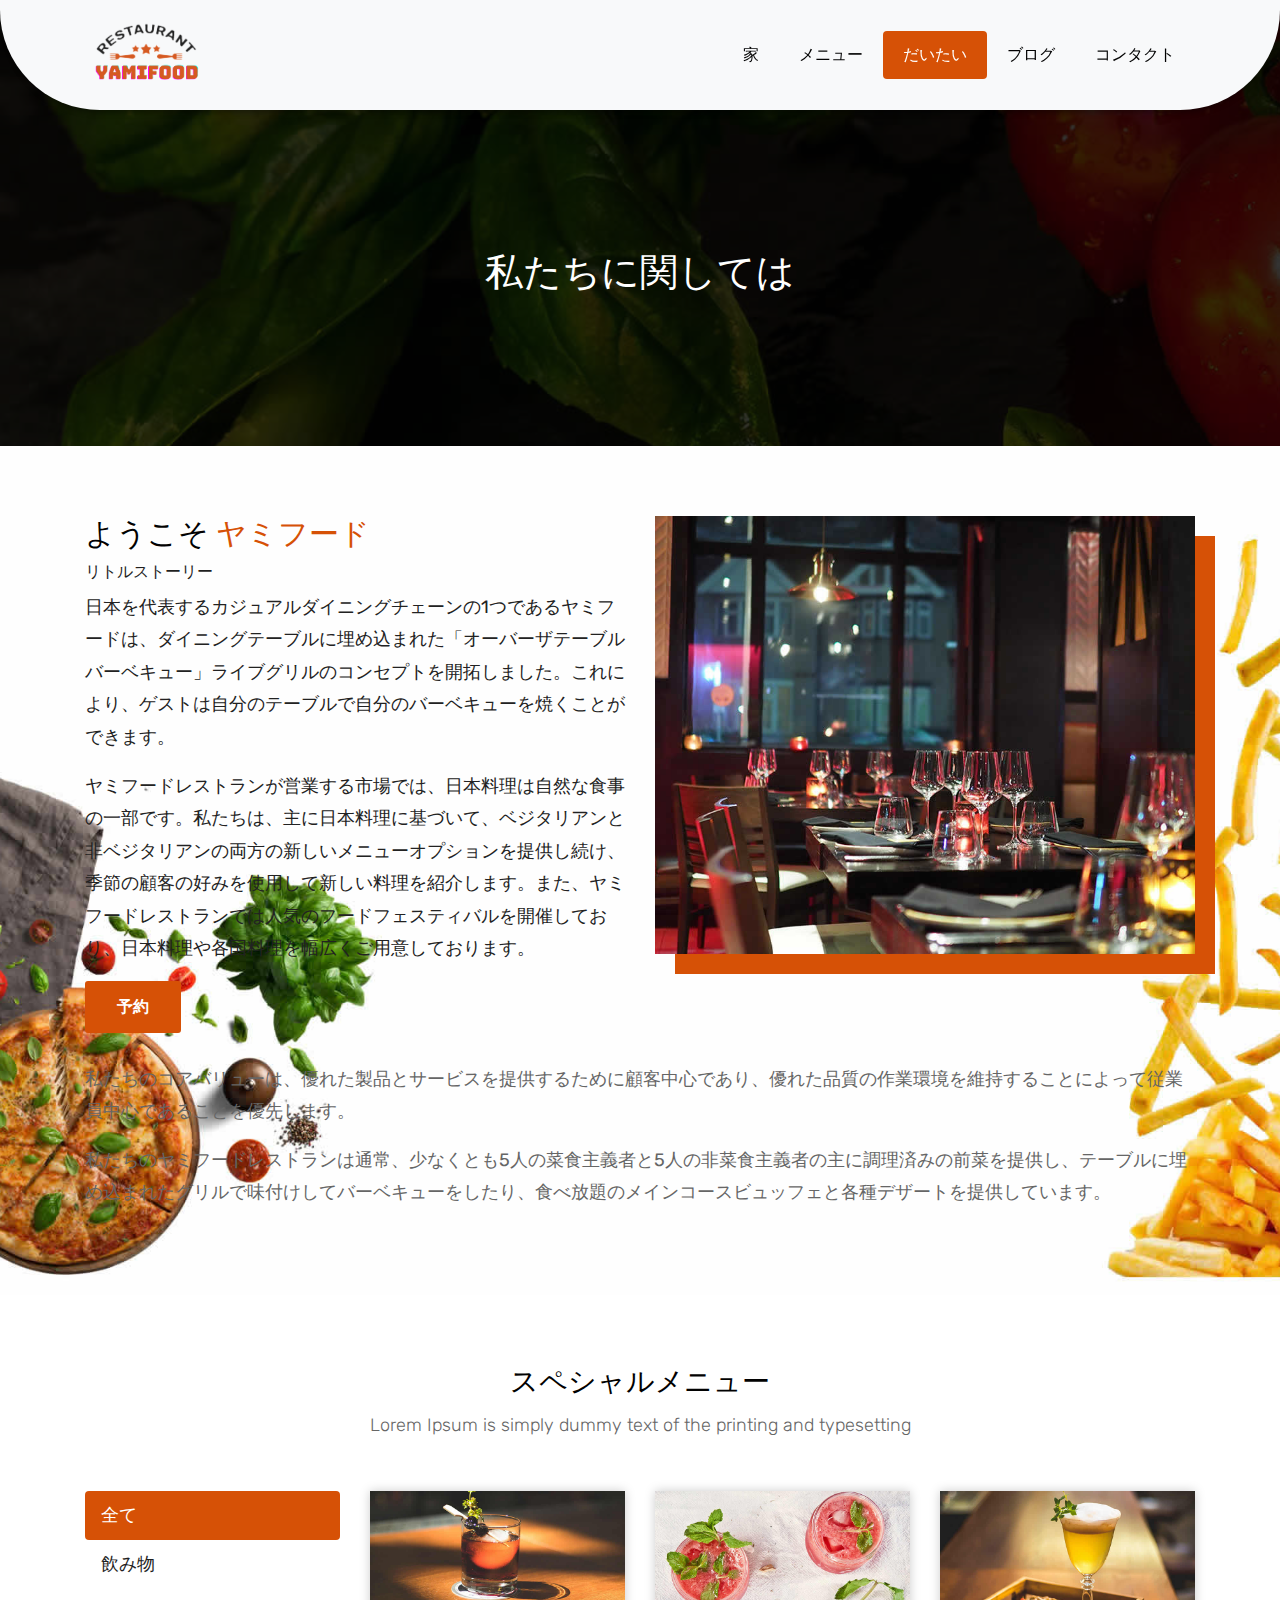
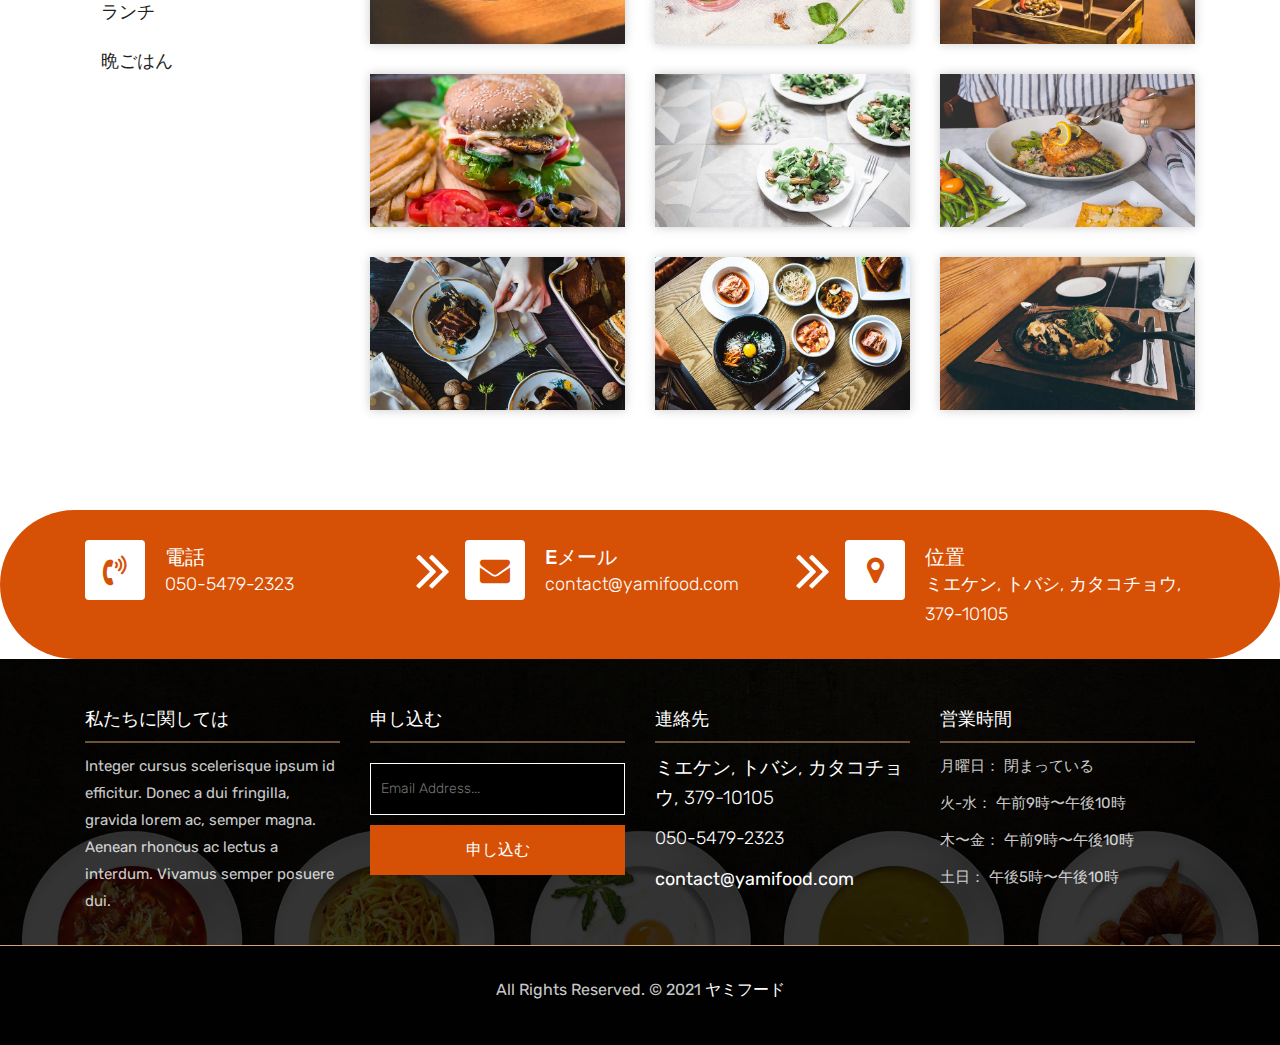
==== commit 619c6c7b: "completed website in japanese" ====
--- a/about.html
+++ b/about.html
@@ -1,443 +1,811 @@
 <!DOCTYPE html>
-<html lang="en"><!-- Basic -->
-<head>
-	<meta charset="utf-8">
-    <meta http-equiv="X-UA-Compatible" content="IE=edge">   
-   
-    <!-- Mobile Metas -->
-    <meta name="viewport" content="width=device-width, initial-scale=1">
- 
-     <!-- Site Metas -->
-    <title>Yamifood</title>  
-    <meta name="keywords" content="">
-    <meta name="description" content="">
-    <meta name="author" content="">
-
-    <!-- Site Icons -->
-    <link rel="shortcut icon" href="images/favicon.ico" type="image/x-icon">
-    <link rel="apple-touch-icon" href="images/apple-touch-icon.png">
-
-    <!-- Bootstrap CSS -->
-    <link rel="stylesheet" href="css/bootstrap.min.css">    
-	<!-- Site CSS -->
-    <link rel="stylesheet" href="css/style.css">    
-    <!-- Responsive CSS -->
-    <link rel="stylesheet" href="css/responsive.css">
-    <!-- Custom CSS -->
-    <link rel="stylesheet" href="css/custom.css">
-
-    <!--[if lt IE 9]>
-      <script src="https://oss.maxcdn.com/libs/html5shiv/3.7.0/html5shiv.js"></script>
-      <script src="https://oss.maxcdn.com/libs/respond.js/1.4.2/respond.min.js"></script>
-    <![endif]-->
-
-</head>
-
-<body>
-	<!-- Start header -->
-	<header class="top-navbar">
-		<nav class="navbar navbar-expand-lg navbar-light bg-light">
-			<div class="container">
-				<a class="navbar-brand" href="index.html">
-					<img src="images/logo.png" alt="" />
-				</a>
-				<button class="navbar-toggler" type="button" data-toggle="collapse" data-target="#navbars-rs-food" aria-controls="navbars-rs-food" aria-expanded="false" aria-label="Toggle navigation">
-				  <span class="navbar-toggler-icon"></span>
-				</button>
-				<div class="collapse navbar-collapse" id="navbars-rs-food">
-					<ul class="navbar-nav ml-auto">
-						<li class="nav-item"><a class="nav-link" href="index.html">Home</a></li>
-						<li class="nav-item"><a class="nav-link" href="menu.html">Menu</a></li>
-						<li class="nav-item active"><a class="nav-link" href="about.html">About</a></li>
-						<li class="nav-item"><a class="nav-link" href="blog.html">Blog</a></li>
-						<li class="nav-item"><a class="nav-link" href="contact.html">Contact</a></li>
-					</ul>
-				</div>
-			</div>
-		</nav>
-	</header>
-	<!-- End header -->
-	
-	<!-- Start header -->
-	<div class="all-page-title page-breadcrumb">
-		<div class="container text-center">
-			<div class="row">
-				<div class="col-lg-12">
-					<h1>About Us</h1>
-				</div>
-			</div>
-		</div>
-	</div>
-	<!-- End header -->
-	
-	<!-- Start About -->
-	<div class="about-section-box">
-		<div class="container">
-			<div class="row">
-				<div class="col-lg-6 col-md-6 text-center">
-					<div class="inner-column">
-						<h1>Welcome To <span>Yamifood</span></h1>
-						<h4>Little Story</h4>
-						<p>Lorem ipsum dolor sit amet, consectetur adipiscing elit. Pellentesque auctor suscipit feugiat. Ut at pellentesque ante, sed convallis arcu. Nullam facilisis, eros in eleifend luctus, odio ante sodales augue, eget lacinia lectus erat et sem. </p>
-						<p>Sed semper orci sit amet porta placerat. Etiam quis finibus eros. Sed aliquam metus lorem, a pellentesque tellus pretium a. Nulla placerat elit in justo vestibulum, et maximus sem pulvinar.</p>
-						<a class="btn btn-lg btn-circle btn-outline-new-white" href="#">Reservation</a>
-					</div>
-				</div>
-				<div class="col-lg-6 col-md-6">
-					<img src="images/about-img.jpg" alt="" class="img-fluid">
-				</div>
-				<div class="col-md-12">
-					<div class="inner-pt">
-						<p>Sed tincidunt, neque at egestas imperdiet, nulla sapien blandit nunc, sit amet pulvinar orci nibh ut massa. Proin nec lectus sed nunc placerat semper. Duis hendrerit elit nec sapien porttitor, ut pretium ipsum feugiat. Aenean volutpat porta nisi in gravida. Curabitur pulvinar ligula sed facilisis bibendum. Nullam vitae nulla elit. </p>
-						<p>Integer purus velit, eleifend eu magna volutpat, porttitor blandit lectus. Aenean risus odio, efficitur quis erat eget, mattis tristique arcu. Fusce in ante enim. Integer consectetur elit nec laoreet rutrum. Mauris porta turpis nec tellus accumsan pellentesque. Morbi non quam tempus, convallis urna in, cursus mauris. </p>
-					</div>
-				</div>
-			</div>
-		</div>
-	</div>
-	<!-- End About -->
-	
-	<!-- Start Menu -->
-	<div class="menu-box">
-		<div class="container">
-			<div class="row">
-				<div class="col-lg-12">
-					<div class="heading-title text-center">
-						<h2>Special Menu</h2>
-						<p>Lorem Ipsum is simply dummy text of the printing and typesetting</p>
-					</div>
-				</div>
-			</div>
-				
-			<div class="row inner-menu-box">
-				<div class="col-3">
-					<div class="nav flex-column nav-pills" id="v-pills-tab" role="tablist" aria-orientation="vertical">
-						<a class="nav-link active" id="v-pills-home-tab" data-toggle="pill" href="#v-pills-home" role="tab" aria-controls="v-pills-home" aria-selected="true">All</a>
-						<a class="nav-link" id="v-pills-profile-tab" data-toggle="pill" href="#v-pills-profile" role="tab" aria-controls="v-pills-profile" aria-selected="false">Drinks</a>
-						<a class="nav-link" id="v-pills-messages-tab" data-toggle="pill" href="#v-pills-messages" role="tab" aria-controls="v-pills-messages" aria-selected="false">Lunch</</a>
-						<a class="nav-link" id="v-pills-settings-tab" data-toggle="pill" href="#v-pills-settings" role="tab" aria-controls="v-pills-settings" aria-selected="false">Dinner</a>
-					</div>
-				</div>
-				
-				<div class="col-9">
-					<div class="tab-content" id="v-pills-tabContent">
-						<div class="tab-pane fade show active" id="v-pills-home" role="tabpanel" aria-labelledby="v-pills-home-tab">
-							<div class="row">
-								<div class="col-lg-4 col-md-6 special-grid drinks">
-									<div class="gallery-single fix">
-										<img src="images/img-01.jpg" class="img-fluid" alt="Image">
-										<div class="why-text">
-											<h4>Special Drinks 1</h4>
-											<p>Sed id magna vitae eros sagittis euismod.</p>
-											<h5> $7.79</h5>
-										</div>
-									</div>
-								</div>
-								
-								<div class="col-lg-4 col-md-6 special-grid drinks">
-									<div class="gallery-single fix">
-										<img src="images/img-02.jpg" class="img-fluid" alt="Image">
-										<div class="why-text">
-											<h4>Special Drinks 2</h4>
-											<p>Sed id magna vitae eros sagittis euismod.</p>
-											<h5> $9.79</h5>
-										</div>
-									</div>
-								</div>
-								
-								<div class="col-lg-4 col-md-6 special-grid drinks">
-									<div class="gallery-single fix">
-										<img src="images/img-03.jpg" class="img-fluid" alt="Image">
-										<div class="why-text">
-											<h4>Special Drinks 3</h4>
-											<p>Sed id magna vitae eros sagittis euismod.</p>
-											<h5> $10.79</h5>
-										</div>
-									</div>
-								</div>
-								
-								<div class="col-lg-4 col-md-6 special-grid lunch">
-									<div class="gallery-single fix">
-										<img src="images/img-04.jpg" class="img-fluid" alt="Image">
-										<div class="why-text">
-											<h4>Special Lunch 1</h4>
-											<p>Sed id magna vitae eros sagittis euismod.</p>
-											<h5> $15.79</h5>
-										</div>
-									</div>
-								</div>
-								
-								<div class="col-lg-4 col-md-6 special-grid lunch">
-									<div class="gallery-single fix">
-										<img src="images/img-05.jpg" class="img-fluid" alt="Image">
-										<div class="why-text">
-											<h4>Special Lunch 2</h4>
-											<p>Sed id magna vitae eros sagittis euismod.</p>
-											<h5> $18.79</h5>
-										</div>
-									</div>
-								</div>
-								
-								<div class="col-lg-4 col-md-6 special-grid lunch">
-									<div class="gallery-single fix">
-										<img src="images/img-06.jpg" class="img-fluid" alt="Image">
-										<div class="why-text">
-											<h4>Special Lunch 3</h4>
-											<p>Sed id magna vitae eros sagittis euismod.</p>
-											<h5> $20.79</h5>
-										</div>
-									</div>
-								</div>
-								
-								<div class="col-lg-4 col-md-6 special-grid dinner">
-									<div class="gallery-single fix">
-										<img src="images/img-07.jpg" class="img-fluid" alt="Image">
-										<div class="why-text">
-											<h4>Special Dinner 1</h4>
-											<p>Sed id magna vitae eros sagittis euismod.</p>
-											<h5> $25.79</h5>
-										</div>
-									</div>
-								</div>
-								
-								<div class="col-lg-4 col-md-6 special-grid dinner">
-									<div class="gallery-single fix">
-										<img src="images/img-08.jpg" class="img-fluid" alt="Image">
-										<div class="why-text">
-											<h4>Special Dinner 2</h4>
-											<p>Sed id magna vitae eros sagittis euismod.</p>
-											<h5> $22.79</h5>
-										</div>
-									</div>
-								</div>
-								
-								<div class="col-lg-4 col-md-6 special-grid dinner">
-									<div class="gallery-single fix">
-										<img src="images/img-09.jpg" class="img-fluid" alt="Image">
-										<div class="why-text">
-											<h4>Special Dinner 3</h4>
-											<p>Sed id magna vitae eros sagittis euismod.</p>
-											<h5> $24.79</h5>
-										</div>
-									</div>
-								</div>
-							</div>
-							
-						</div>
-						<div class="tab-pane fade" id="v-pills-profile" role="tabpanel" aria-labelledby="v-pills-profile-tab">
-							<div class="row">
-								<div class="col-lg-4 col-md-6 special-grid drinks">
-									<div class="gallery-single fix">
-										<img src="images/img-01.jpg" class="img-fluid" alt="Image">
-										<div class="why-text">
-											<h4>Special Drinks 1</h4>
-											<p>Sed id magna vitae eros sagittis euismod.</p>
-											<h5> $7.79</h5>
-										</div>
-									</div>
-								</div>
-								
-								<div class="col-lg-4 col-md-6 special-grid drinks">
-									<div class="gallery-single fix">
-										<img src="images/img-02.jpg" class="img-fluid" alt="Image">
-										<div class="why-text">
-											<h4>Special Drinks 2</h4>
-											<p>Sed id magna vitae eros sagittis euismod.</p>
-											<h5> $9.79</h5>
-										</div>
-									</div>
-								</div>
-								
-								<div class="col-lg-4 col-md-6 special-grid drinks">
-									<div class="gallery-single fix">
-										<img src="images/img-03.jpg" class="img-fluid" alt="Image">
-										<div class="why-text">
-											<h4>Special Drinks 3</h4>
-											<p>Sed id magna vitae eros sagittis euismod.</p>
-											<h5> $10.79</h5>
-										</div>
-									</div>
-								</div>
-							</div>
-							
-						</div>
-						<div class="tab-pane fade" id="v-pills-messages" role="tabpanel" aria-labelledby="v-pills-messages-tab">
-							<div class="row">
-								<div class="col-lg-4 col-md-6 special-grid lunch">
-									<div class="gallery-single fix">
-										<img src="images/img-04.jpg" class="img-fluid" alt="Image">
-										<div class="why-text">
-											<h4>Special Lunch 1</h4>
-											<p>Sed id magna vitae eros sagittis euismod.</p>
-											<h5> $15.79</h5>
-										</div>
-									</div>
-								</div>
-								
-								<div class="col-lg-4 col-md-6 special-grid lunch">
-									<div class="gallery-single fix">
-										<img src="images/img-05.jpg" class="img-fluid" alt="Image">
-										<div class="why-text">
-											<h4>Special Lunch 2</h4>
-											<p>Sed id magna vitae eros sagittis euismod.</p>
-											<h5> $18.79</h5>
-										</div>
-									</div>
-								</div>
-								
-								<div class="col-lg-4 col-md-6 special-grid lunch">
-									<div class="gallery-single fix">
-										<img src="images/img-06.jpg" class="img-fluid" alt="Image">
-										<div class="why-text">
-											<h4>Special Lunch 3</h4>
-											<p>Sed id magna vitae eros sagittis euismod.</p>
-											<h5> $20.79</h5>
-										</div>
-									</div>
-								</div>
-							</div>
-						</div>
-						<div class="tab-pane fade" id="v-pills-settings" role="tabpanel" aria-labelledby="v-pills-settings-tab">
-							<div class="row">
-								<div class="col-lg-4 col-md-6 special-grid dinner">
-									<div class="gallery-single fix">
-										<img src="images/img-07.jpg" class="img-fluid" alt="Image">
-										<div class="why-text">
-											<h4>Special Dinner 1</h4>
-											<p>Sed id magna vitae eros sagittis euismod.</p>
-											<h5> $25.79</h5>
-										</div>
-									</div>
-								</div>
-								
-								<div class="col-lg-4 col-md-6 special-grid dinner">
-									<div class="gallery-single fix">
-										<img src="images/img-08.jpg" class="img-fluid" alt="Image">
-										<div class="why-text">
-											<h4>Special Dinner 2</h4>
-											<p>Sed id magna vitae eros sagittis euismod.</p>
-											<h5> $22.79</h5>
-										</div>
-									</div>
-								</div>
-								
-								<div class="col-lg-4 col-md-6 special-grid dinner">
-									<div class="gallery-single fix">
-										<img src="images/img-09.jpg" class="img-fluid" alt="Image">
-										<div class="why-text">
-											<h4>Special Dinner 3</h4>
-											<p>Sed id magna vitae eros sagittis euismod.</p>
-											<h5> $24.79</h5>
-										</div>
-									</div>
-								</div>
-							</div>
-						</div>
-					</div>
-				</div>
-			</div>
-			
-		</div>
-	</div>
-	<!-- End Menu -->
-	
-	<!-- Start Contact info -->
-	<div class="contact-imfo-box">
-		<div class="container">
-			<div class="row">
-				<div class="col-md-4 arrow-right">
-					<i class="fa fa-volume-control-phone"></i>
-					<div class="overflow-hidden">
-						<h4>Phone</h4>
-						<p class="lead">
-							050-5479-2323
-						</p>
-					</div>
-				</div>
-				<div class="col-md-4 arrow-right">
-					<i class="fa fa-envelope"></i>
-					<div class="overflow-hidden">
-						<h4>Email</h4>
-						<p class="lead">
-							contact@yamifood.com
-						</p>
-					</div>
-				</div>
-				<div class="col-md-4">
-					<i class="fa fa-map-marker"></i>
-					<div class="overflow-hidden">
-						<h4>Location</h4>
-						<p class="lead">
-							ミエケン, トバシ, カタコチョウ, 379-10105
-						</p>
-					</div>
-				</div>
-			</div>
-		</div>
-	</div>
-	<!-- End Contact info -->
-	
-	<!-- Start Footer -->
-	<footer class="footer-area bg-f">
-		<div class="container">
-			<div class="row">
-				<div class="col-lg-3 col-md-6">
-					<h3>About Us</h3>
-					<p>Integer cursus scelerisque ipsum id efficitur. Donec a dui fringilla, gravida lorem ac, semper magna. Aenean rhoncus ac lectus a interdum. Vivamus semper posuere dui.</p>
-				</div>
-				<div class="col-lg-3 col-md-6">
-					<h3>Subscribe</h3>
-					<div class="subscribe_form">
-						<form class="subscribe_form">
-							<input style="margin-bottom: 10px;" name="EMAIL" id="subs-email" class="form_input" placeholder="Email Address..." type="email">
-							<button type="submit" class="submit">SUBSCRIBE</button>
-							<div class="clearfix"></div>
-						</form>
-					</div>
-					
-				</div>
-				<div class="col-lg-3 col-md-6">
-					<h3>Contact information</h3>
-					<p class="lead">ミエケン, トバシ, カタコチョウ, 379-10105</p>
-					<p class="lead"><a href="#">050-5479-2323</a></p>
-					<p><a href="#">contact@yamifood.com</a></p>
-				</div>
-				<div class="col-lg-3 col-md-6">
-					<h3>Opening hours</h3>
-					<p><span class="text-color">Monday: </span>Closed</p>
-					<p><span class="text-color">Tue-Wed :</span> 9:AM - 10PM</p>
-					<p><span class="text-color">Thu-Fri :</span> 9:AM - 10PM</p>
-					<p><span class="text-color">Sat-Sun :</span> 5:PM - 10PM</p>
-				</div>
-			</div>
-		</div>
-		
-		<div class="copyright">
-			<div class="container">
-				<div class="row">
-					<div class="col-lg-12">
-						<p class="company-name">All Rights Reserved. &copy; 2018 <a href="#">Yamifood</a> </p>
-					</div>
-				</div>
-			</div>
-		</div>
-		
-	</footer>
-	<!-- End Footer -->
-	
-	<a href="#" id="back-to-top" title="Back to top" style="display: none;"><i class="fa fa-paper-plane-o" aria-hidden="true"></i></a>
-
-	<!-- ALL JS FILES -->
-	<script src="js/jquery-3.2.1.min.js"></script>
-	<script src="js/popper.min.js"></script>
-	<script src="js/bootstrap.min.js"></script>
-    <!-- ALL PLUGINS -->
-	<script src="js/jquery.superslides.min.js"></script>
-	<script src="js/images-loded.min.js"></script>
-	<script src="js/isotope.min.js"></script>
-	<script src="js/baguetteBox.min.js"></script>
-	<script src="js/form-validator.min.js"></script>
-    <script src="js/contact-form-script.js"></script>
-    <script src="js/custom.js"></script>
-</body>
-</html>+<html lang="en">
+    <!-- Basic -->
+    <head>
+        <meta charset="utf-8" />
+        <meta http-equiv="X-UA-Compatible" content="IE=edge" />
+
+        <!-- Mobile Metas -->
+        <meta name="viewport" content="width=device-width, initial-scale=1" />
+
+        <!-- Site Metas -->
+        <title>ヤミフード</title>
+        <meta name="keywords" content="" />
+        <meta name="description" content="" />
+        <meta name="author" content="" />
+
+        <!-- Site Icons -->
+        <link
+            rel="shortcut icon"
+            href="images/favicon.ico"
+            type="image/x-icon"
+        />
+        <link rel="apple-touch-icon" href="images/apple-touch-icon.png" />
+
+        <!-- Bootstrap CSS -->
+        <link rel="stylesheet" href="css/bootstrap.min.css" />
+        <!-- Site CSS -->
+        <link rel="stylesheet" href="css/style.css" />
+        <!-- Responsive CSS -->
+        <link rel="stylesheet" href="css/responsive.css" />
+        <!-- Custom CSS -->
+        <link rel="stylesheet" href="css/custom.css" />
+
+        <!--[if lt IE 9]>
+            <script src="https://oss.maxcdn.com/libs/html5shiv/3.7.0/html5shiv.js"></script>
+            <script src="https://oss.maxcdn.com/libs/respond.js/1.4.2/respond.min.js"></script>
+        <![endif]-->
+    </head>
+
+    <body>
+        <!-- Start header -->
+        <header class="top-navbar">
+            <nav class="navbar navbar-expand-lg navbar-light bg-light">
+                <div class="container">
+                    <a class="navbar-brand" href="index.html">
+                        <img height="70px" src="images/logo.png" alt="" />
+                    </a>
+                    <button
+                        class="navbar-toggler"
+                        type="button"
+                        data-toggle="collapse"
+                        data-target="#navbars-rs-food"
+                        aria-controls="navbars-rs-food"
+                        aria-expanded="false"
+                        aria-label="Toggle navigation"
+                    >
+                        <span class="navbar-toggler-icon"></span>
+                    </button>
+                    <div class="collapse navbar-collapse" id="navbars-rs-food">
+                        <ul class="navbar-nav ml-auto">
+                            <li class="nav-item">
+                                <a class="nav-link" href="index.html">家</a>
+                            </li>
+                            <li class="nav-item">
+                                <a class="nav-link" href="menu.html"
+                                    >メニュー</a
+                                >
+                            </li>
+                            <li class="nav-item active">
+                                <a class="nav-link" href="about.html"
+                                    >だいたい</a
+                                >
+                            </li>
+                            <li class="nav-item">
+                                <a class="nav-link" href="blog.html">ブログ</a>
+                            </li>
+                            <li class="nav-item">
+                                <a class="nav-link" href="contact.html"
+                                    >コンタクト</a
+                                >
+                            </li>
+                        </ul>
+                    </div>
+                </div>
+            </nav>
+        </header>
+        <!-- End header -->
+
+        <!-- Start header -->
+        <div class="all-page-title page-breadcrumb">
+            <div class="container text-center">
+                <div class="row">
+                    <div class="col-lg-12">
+                        <h1>私たちに関しては</h1>
+                    </div>
+                </div>
+            </div>
+        </div>
+        <!-- End header -->
+
+        <!-- Start About -->
+        <div class="about-section-box">
+            <div class="container">
+                <div class="row">
+                    <div class="col-lg-6 col-md-6 text-center">
+                        <div class="inner-column">
+                            <h1>ようこそ <span>ヤミフード</span></h1>
+                            <h4>リトルストーリー</h4>
+                            <p>
+                                日本を代表するカジュアルダイニングチェーンの1つであるヤミフードは、ダイニングテーブルに埋め込まれた「オーバーザテーブルバーベキュー」ライブグリルのコンセプトを開拓しました。これにより、ゲストは自分のテーブルで自分のバーベキューを焼くことができます。
+                            </p>
+                            <p>
+                                ヤミフードレストランが営業する市場では、日本料理は自然な食事の一部です。私たちは、主に日本料理に基づいて、ベジタリアンと非ベジタリアンの両方の新しいメニューオプションを提供し続け、季節の顧客の好みを使用して新しい料理を紹介します。また、ヤミフードレストランでは人気のフードフェスティバルを開催しており、日本料理や各国料理を幅広くご用意しております。
+                            </p>
+                            <a
+                                class="
+                                    btn btn-lg btn-circle btn-outline-new-white
+                                "
+                                href="#"
+                                >予約</a
+                            >
+                        </div>
+                    </div>
+                    <div class="col-lg-6 col-md-6">
+                        <img
+                            src="images/about-img.jpg"
+                            alt=""
+                            class="img-fluid"
+                        />
+                    </div>
+                    <div class="col-md-12">
+                        <div class="inner-pt">
+                            <p>
+                                私たちのコアバリューは、優れた製品とサービスを提供するために顧客中心であり、優れた品質の作業環境を維持することによって従業員中心であることを優先します。
+                            </p>
+                            <p>
+                                私たちのヤミフードレストランは通常、少なくとも5人の菜食主義者と5人の非菜食主義者の主に調理済みの前菜を提供し、テーブルに埋め込まれたグリルで味付けしてバーベキューをしたり、食べ放題のメインコースビュッフェと各種デザートを提供しています。
+                            </p>
+                        </div>
+                    </div>
+                </div>
+            </div>
+        </div>
+        <!-- End About -->
+
+        <!-- Start Menu -->
+        <div class="menu-box">
+            <div class="container">
+                <div class="row">
+                    <div class="col-lg-12">
+                        <div class="heading-title text-center">
+                            <h2>スペシャルメニュー</h2>
+                            <p>
+                                Lorem Ipsum is simply dummy text of the printing
+                                and typesetting
+                            </p>
+                        </div>
+                    </div>
+                </div>
+
+                <div class="row inner-menu-box">
+                    <div class="col-3">
+                        <div
+                            class="nav flex-column nav-pills"
+                            id="v-pills-tab"
+                            role="tablist"
+                            aria-orientation="vertical"
+                        >
+                            <a
+                                class="nav-link active"
+                                id="v-pills-home-tab"
+                                data-toggle="pill"
+                                href="#v-pills-home"
+                                role="tab"
+                                aria-controls="v-pills-home"
+                                aria-selected="true"
+                                >全て</a
+                            >
+                            <a
+                                class="nav-link"
+                                id="v-pills-profile-tab"
+                                data-toggle="pill"
+                                href="#v-pills-profile"
+                                role="tab"
+                                aria-controls="v-pills-profile"
+                                aria-selected="false"
+                                >飲み物</a
+                            >
+                            <a
+                                class="nav-link"
+                                id="v-pills-messages-tab"
+                                data-toggle="pill"
+                                href="#v-pills-messages"
+                                role="tab"
+                                aria-controls="v-pills-messages"
+                                aria-selected="false"
+                                >ランチ</a
+                            >
+                            <a
+                                class="nav-link"
+                                id="v-pills-settings-tab"
+                                data-toggle="pill"
+                                href="#v-pills-settings"
+                                role="tab"
+                                aria-controls="v-pills-settings"
+                                aria-selected="false"
+                                >晩ごはん</a
+                            >
+                        </div>
+                    </div>
+
+                    <div class="col-9">
+                        <div class="tab-content" id="v-pills-tabContent">
+                            <div
+                                class="tab-pane fade show active"
+                                id="v-pills-home"
+                                role="tabpanel"
+                                aria-labelledby="v-pills-home-tab"
+                            >
+                                <div class="row">
+                                    <div
+                                        class="
+                                            col-lg-4 col-md-6
+                                            special-grid
+                                            drinks
+                                        "
+                                    >
+                                        <div class="gallery-single fix">
+                                            <img
+                                                src="images/img-01.jpg"
+                                                class="img-fluid"
+                                                alt="Image"
+                                            />
+                                            <div class="why-text">
+                                                <h4>スペシャルドリンク 1</h4>
+                                                <p>
+                                                    Sed id magna vitae eros
+                                                    sagittis euismod.
+                                                </p>
+                                                <h5>¥ 1100</h5>
+                                            </div>
+                                        </div>
+                                    </div>
+
+                                    <div
+                                        class="
+                                            col-lg-4 col-md-6
+                                            special-grid
+                                            drinks
+                                        "
+                                    >
+                                        <div class="gallery-single fix">
+                                            <img
+                                                src="images/img-02.jpg"
+                                                class="img-fluid"
+                                                alt="Image"
+                                            />
+                                            <div class="why-text">
+                                                <h4>スペシャルドリンク 2</h4>
+                                                <p>
+                                                    Sed id magna vitae eros
+                                                    sagittis euismod.
+                                                </p>
+                                                <h5>¥ 1200</h5>
+                                            </div>
+                                        </div>
+                                    </div>
+
+                                    <div
+                                        class="
+                                            col-lg-4 col-md-6
+                                            special-grid
+                                            drinks
+                                        "
+                                    >
+                                        <div class="gallery-single fix">
+                                            <img
+                                                src="images/img-03.jpg"
+                                                class="img-fluid"
+                                                alt="Image"
+                                            />
+                                            <div class="why-text">
+                                                <h4>スペシャルドリンク 3</h4>
+                                                <p>
+                                                    Sed id magna vitae eros
+                                                    sagittis euismod.
+                                                </p>
+                                                <h5>¥ 1400</h5>
+                                            </div>
+                                        </div>
+                                    </div>
+
+                                    <div
+                                        class="
+                                            col-lg-4 col-md-6
+                                            special-grid
+                                            lunch
+                                        "
+                                    >
+                                        <div class="gallery-single fix">
+                                            <img
+                                                src="images/img-04.jpg"
+                                                class="img-fluid"
+                                                alt="Image"
+                                            />
+                                            <div class="why-text">
+                                                <h4>スペシャルランチ1</h4>
+                                                <p>
+                                                    Sed id magna vitae eros
+                                                    sagittis euismod.
+                                                </p>
+                                                <h5>¥ 2400</h5>
+                                            </div>
+                                        </div>
+                                    </div>
+
+                                    <div
+                                        class="
+                                            col-lg-4 col-md-6
+                                            special-grid
+                                            lunch
+                                        "
+                                    >
+                                        <div class="gallery-single fix">
+                                            <img
+                                                src="images/img-05.jpg"
+                                                class="img-fluid"
+                                                alt="Image"
+                                            />
+                                            <div class="why-text">
+                                                <h4>スペシャルランチ 2</h4>
+                                                <p>
+                                                    Sed id magna vitae eros
+                                                    sagittis euismod.
+                                                </p>
+                                                <h5>¥ 2650</h5>
+                                            </div>
+                                        </div>
+                                    </div>
+
+                                    <div
+                                        class="
+                                            col-lg-4 col-md-6
+                                            special-grid
+                                            lunch
+                                        "
+                                    >
+                                        <div class="gallery-single fix">
+                                            <img
+                                                src="images/img-06.jpg"
+                                                class="img-fluid"
+                                                alt="Image"
+                                            />
+                                            <div class="why-text">
+                                                <h4>スペシャルランチ 3</h4>
+                                                <p>
+                                                    Sed id magna vitae eros
+                                                    sagittis euismod.
+                                                </p>
+                                                <h5>¥ 2700</h5>
+                                            </div>
+                                        </div>
+                                    </div>
+
+                                    <div
+                                        class="
+                                            col-lg-4 col-md-6
+                                            special-grid
+                                            dinner
+                                        "
+                                    >
+                                        <div class="gallery-single fix">
+                                            <img
+                                                src="images/img-07.jpg"
+                                                class="img-fluid"
+                                                alt="Image"
+                                            />
+                                            <div class="why-text">
+                                                <h4>スペシャルディナー 1</h4>
+                                                <p>
+                                                    Sed id magna vitae eros
+                                                    sagittis euismod.
+                                                </p>
+                                                <h5>¥ 4000</h5>
+                                            </div>
+                                        </div>
+                                    </div>
+
+                                    <div
+                                        class="
+                                            col-lg-4 col-md-6
+                                            special-grid
+                                            dinner
+                                        "
+                                    >
+                                        <div class="gallery-single fix">
+                                            <img
+                                                src="images/img-08.jpg"
+                                                class="img-fluid"
+                                                alt="Image"
+                                            />
+                                            <div class="why-text">
+                                                <h4>スペシャルディナー 2</h4>
+                                                <p>
+                                                    Sed id magna vitae eros
+                                                    sagittis euismod.
+                                                </p>
+                                                <h5>¥ 4200</h5>
+                                            </div>
+                                        </div>
+                                    </div>
+
+                                    <div
+                                        class="
+                                            col-lg-4 col-md-6
+                                            special-grid
+                                            dinner
+                                        "
+                                    >
+                                        <div class="gallery-single fix">
+                                            <img
+                                                src="images/img-09.jpg"
+                                                class="img-fluid"
+                                                alt="Image"
+                                            />
+                                            <div class="why-text">
+                                                <h4>スペシャルディナー 3</h4>
+                                                <p>
+                                                    Sed id magna vitae eros
+                                                    sagittis euismod.
+                                                </p>
+                                                <h5>¥ 4300</h5>
+                                            </div>
+                                        </div>
+                                    </div>
+                                </div>
+                            </div>
+                            <div
+                                class="tab-pane fade"
+                                id="v-pills-profile"
+                                role="tabpanel"
+                                aria-labelledby="v-pills-profile-tab"
+                            >
+                                <div class="row">
+                                    <div
+                                        class="
+                                            col-lg-4 col-md-6
+                                            special-grid
+                                            drinks
+                                        "
+                                    >
+                                        <div class="gallery-single fix">
+                                            <img
+                                                src="images/img-01.jpg"
+                                                class="img-fluid"
+                                                alt="Image"
+                                            />
+                                            <div class="why-text">
+                                                <h4>スペシャルドリンク 1</h4>
+                                                <p>
+                                                    Sed id magna vitae eros
+                                                    sagittis euismod.
+                                                </p>
+                                                <h5>¥ 1150</h5>
+                                            </div>
+                                        </div>
+                                    </div>
+
+                                    <div
+                                        class="
+                                            col-lg-4 col-md-6
+                                            special-grid
+                                            drinks
+                                        "
+                                    >
+                                        <div class="gallery-single fix">
+                                            <img
+                                                src="images/img-02.jpg"
+                                                class="img-fluid"
+                                                alt="Image"
+                                            />
+                                            <div class="why-text">
+                                                <h4>スペシャルドリンク 2</h4>
+                                                <p>
+                                                    Sed id magna vitae eros
+                                                    sagittis euismod.
+                                                </p>
+                                                <h5>¥ 1200</h5>
+                                            </div>
+                                        </div>
+                                    </div>
+
+                                    <div
+                                        class="
+                                            col-lg-4 col-md-6
+                                            special-grid
+                                            drinks
+                                        "
+                                    >
+                                        <div class="gallery-single fix">
+                                            <img
+                                                src="images/img-03.jpg"
+                                                class="img-fluid"
+                                                alt="Image"
+                                            />
+                                            <div class="why-text">
+                                                <h4>スペシャルドリンク 3</h4>
+                                                <p>
+                                                    Sed id magna vitae eros
+                                                    sagittis euismod.
+                                                </p>
+                                                <h5>¥ 1150</h5>
+                                            </div>
+                                        </div>
+                                    </div>
+                                </div>
+                            </div>
+                            <div
+                                class="tab-pane fade"
+                                id="v-pills-messages"
+                                role="tabpanel"
+                                aria-labelledby="v-pills-messages-tab"
+                            >
+                                <div class="row">
+                                    <div
+                                        class="
+                                            col-lg-4 col-md-6
+                                            special-grid
+                                            lunch
+                                        "
+                                    >
+                                        <div class="gallery-single fix">
+                                            <img
+                                                src="images/img-04.jpg"
+                                                class="img-fluid"
+                                                alt="Image"
+                                            />
+                                            <div class="why-text">
+                                                <h4>スペシャルランチ 1</h4>
+                                                <p>
+                                                    Sed id magna vitae eros
+                                                    sagittis euismod.
+                                                </p>
+                                                <h5>¥ 2300</h5>
+                                            </div>
+                                        </div>
+                                    </div>
+
+                                    <div
+                                        class="
+                                            col-lg-4 col-md-6
+                                            special-grid
+                                            lunch
+                                        "
+                                    >
+                                        <div class="gallery-single fix">
+                                            <img
+                                                src="images/img-05.jpg"
+                                                class="img-fluid"
+                                                alt="Image"
+                                            />
+                                            <div class="why-text">
+                                                <h4>スペシャルランチ 2</h4>
+                                                <p>
+                                                    Sed id magna vitae eros
+                                                    sagittis euismod.
+                                                </p>
+                                                <h5>¥ 2700</h5>
+                                            </div>
+                                        </div>
+                                    </div>
+
+                                    <div
+                                        class="
+                                            col-lg-4 col-md-6
+                                            special-grid
+                                            lunch
+                                        "
+                                    >
+                                        <div class="gallery-single fix">
+                                            <img
+                                                src="images/img-06.jpg"
+                                                class="img-fluid"
+                                                alt="Image"
+                                            />
+                                            <div class="why-text">
+                                                <h4>スペシャルランチ 3</h4>
+                                                <p>
+                                                    Sed id magna vitae eros
+                                                    sagittis euismod.
+                                                </p>
+                                                <h5>¥ 2750</h5>
+                                            </div>
+                                        </div>
+                                    </div>
+                                </div>
+                            </div>
+                            <div
+                                class="tab-pane fade"
+                                id="v-pills-settings"
+                                role="tabpanel"
+                                aria-labelledby="v-pills-settings-tab"
+                            >
+                                <div class="row">
+                                    <div
+                                        class="
+                                            col-lg-4 col-md-6
+                                            special-grid
+                                            dinner
+                                        "
+                                    >
+                                        <div class="gallery-single fix">
+                                            <img
+                                                src="images/img-07.jpg"
+                                                class="img-fluid"
+                                                alt="Image"
+                                            />
+                                            <div class="why-text">
+                                                <h4>スペシャルランチ 1</h4>
+                                                <p>
+                                                    Sed id magna vitae eros
+                                                    sagittis euismod.
+                                                </p>
+                                                <h5>¥ 4100</h5>
+                                            </div>
+                                        </div>
+                                    </div>
+
+                                    <div
+                                        class="
+                                            col-lg-4 col-md-6
+                                            special-grid
+                                            dinner
+                                        "
+                                    >
+                                        <div class="gallery-single fix">
+                                            <img
+                                                src="images/img-08.jpg"
+                                                class="img-fluid"
+                                                alt="Image"
+                                            />
+                                            <div class="why-text">
+                                                <h4>スペシャルランチ 2</h4>
+                                                <p>
+                                                    Sed id magna vitae eros
+                                                    sagittis euismod.
+                                                </p>
+                                                <h5>¥ 4200</h5>
+                                            </div>
+                                        </div>
+                                    </div>
+
+                                    <div
+                                        class="
+                                            col-lg-4 col-md-6
+                                            special-grid
+                                            dinner
+                                        "
+                                    >
+                                        <div class="gallery-single fix">
+                                            <img
+                                                src="images/img-09.jpg"
+                                                class="img-fluid"
+                                                alt="Image"
+                                            />
+                                            <div class="why-text">
+                                                <h4>スペシャルランチ 3</h4>
+                                                <p>
+                                                    Sed id magna vitae eros
+                                                    sagittis euismod.
+                                                </p>
+                                                <h5>¥ 4100</h5>
+                                            </div>
+                                        </div>
+                                    </div>
+                                </div>
+                            </div>
+                        </div>
+                    </div>
+                </div>
+            </div>
+        </div>
+        <!-- End Menu -->
+
+        <!-- Start Contact info -->
+        <div class="contact-imfo-box">
+            <div class="container">
+                <div class="row">
+                    <div class="col-md-4 arrow-right">
+                        <i class="fa fa-volume-control-phone"></i>
+                        <div class="overflow-hidden">
+                            <h4>電話</h4>
+                            <p class="lead">050-5479-2323</p>
+                        </div>
+                    </div>
+                    <div class="col-md-4 arrow-right">
+                        <i class="fa fa-envelope"></i>
+                        <div class="overflow-hidden">
+                            <h4>Eメール</h4>
+                            <p class="lead">contact@yamifood.com</p>
+                        </div>
+                    </div>
+                    <div class="col-md-4">
+                        <i class="fa fa-map-marker"></i>
+                        <div class="overflow-hidden">
+                            <h4>位置</h4>
+                            <p class="lead">
+                                ミエケン, トバシ, カタコチョウ, 379-10105
+                            </p>
+                        </div>
+                    </div>
+                </div>
+            </div>
+        </div>
+        <!-- End Contact info -->
+
+        <!-- Start Footer -->
+        <footer class="footer-area bg-f">
+            <div class="container">
+                <div class="row">
+                    <div class="col-lg-3 col-md-6">
+                        <h3>私たちに関しては</h3>
+                        <p>
+                            Integer cursus scelerisque ipsum id efficitur. Donec
+                            a dui fringilla, gravida lorem ac, semper magna.
+                            Aenean rhoncus ac lectus a interdum. Vivamus semper
+                            posuere dui.
+                        </p>
+                    </div>
+                    <div class="col-lg-3 col-md-6">
+                        <h3>申し込む</h3>
+                        <div class="subscribe_form">
+                            <form class="subscribe_form">
+                                <input
+                                    style="margin-bottom: 10px"
+                                    name="EMAIL"
+                                    id="subs-email"
+                                    class="form_input"
+                                    placeholder="Email Address..."
+                                    type="email"
+                                />
+                                <button type="submit" class="submit">
+                                    申し込む
+                                </button>
+                                <div class="clearfix"></div>
+                            </form>
+                        </div>
+                    </div>
+                    <div class="col-lg-3 col-md-6">
+                        <h3>連絡先</h3>
+                        <p class="lead">
+                            ミエケン, トバシ, カタコチョウ, 379-10105
+                        </p>
+                        <p class="lead"><a href="#">050-5479-2323</a></p>
+                        <p><a href="#">contact@yamifood.com</a></p>
+                    </div>
+                    <div class="col-lg-3 col-md-6">
+                        <h3>営業時間</h3>
+                        <p>
+                            <span class="text-color">月曜日： </span
+                            >閉まっている
+                        </p>
+                        <p>
+                            <span class="text-color">火-水：</span>
+                            午前9時〜午後10時
+                        </p>
+                        <p>
+                            <span class="text-color">木〜金：</span>
+                            午前9時〜午後10時
+                        </p>
+                        <p>
+                            <span class="text-color">土日：</span>
+                            午後5時〜午後10時
+                        </p>
+                    </div>
+                </div>
+            </div>
+
+            <div class="copyright">
+                <div class="container">
+                    <div class="row">
+                        <div class="col-lg-12">
+                            <p class="company-name">
+                                All Rights Reserved. &copy; 2021
+                                <a href="#">ヤミフード</a>
+                            </p>
+                        </div>
+                    </div>
+                </div>
+            </div>
+        </footer>
+        <!-- End Footer -->
+
+        <a href="#" id="back-to-top" title="Back to top" style="display: none"
+            ><i class="fa fa-paper-plane-o" aria-hidden="true"></i
+        ></a>
+
+        <!-- ALL JS FILES -->
+        <script src="js/jquery-3.2.1.min.js"></script>
+        <script src="js/popper.min.js"></script>
+        <script src="js/bootstrap.min.js"></script>
+        <!-- ALL PLUGINS -->
+        <script src="js/jquery.superslides.min.js"></script>
+        <script src="js/images-loded.min.js"></script>
+        <script src="js/isotope.min.js"></script>
+        <script src="js/baguetteBox.min.js"></script>
+        <script src="js/form-validator.min.js"></script>
+        <script src="js/contact-form-script.js"></script>
+        <script src="js/custom.js"></script>
+    </body>
+</html>
